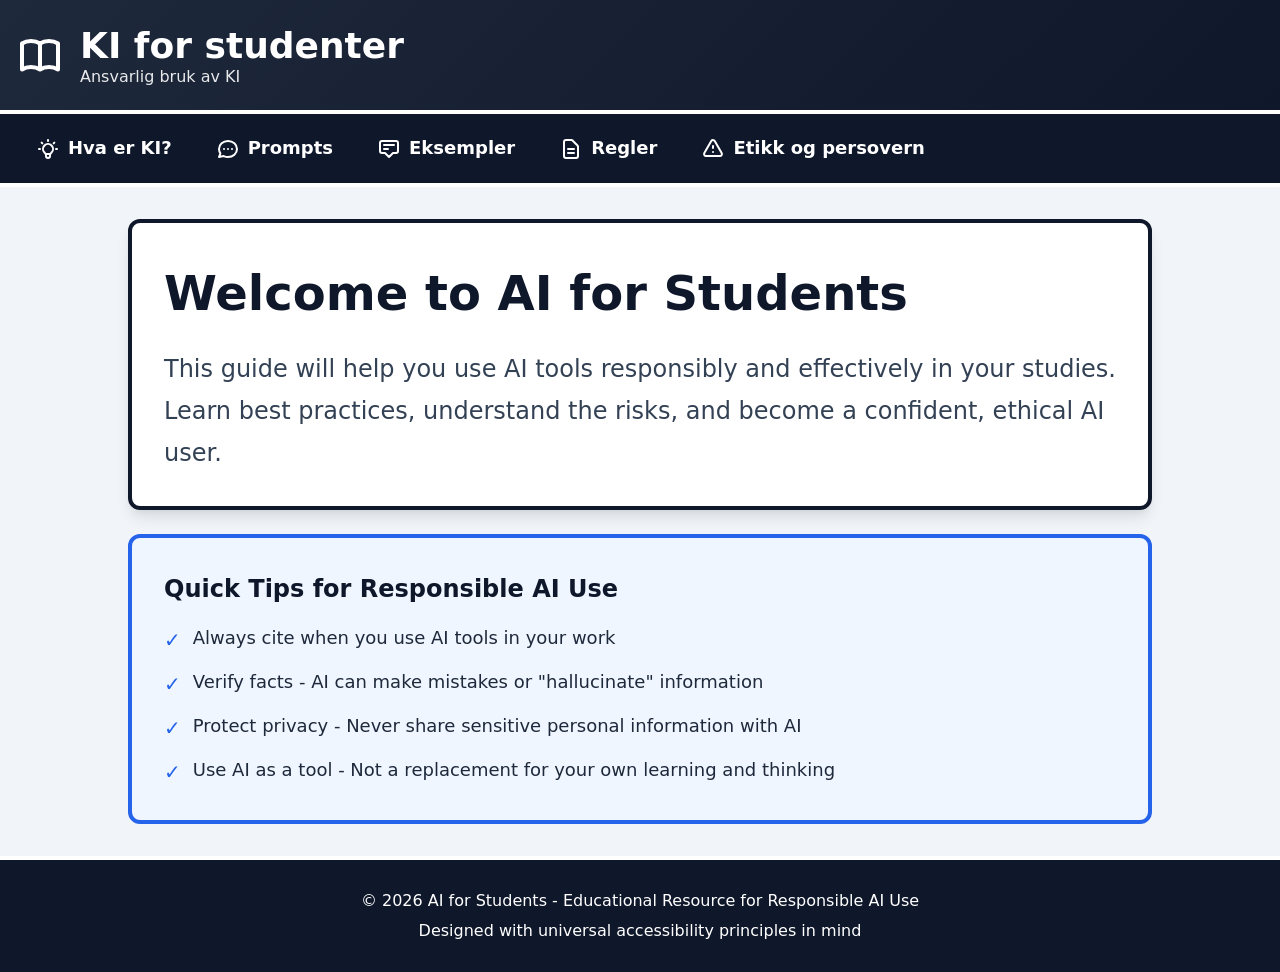
==== index.html @ 1b896ec7 "OVersatt til norsk i mehnyen" ====
<!DOCTYPE html>
<html lang="no">
<head>
  <meta charset="UTF-8">
  <meta name="viewport" content="width=device-width, initial-scale=1.0">
  <title>Hva er KI - Guide for studenter</title>
  <link rel="stylesheet" href="styles.css">
</head>
<body>
  <header class="header">
    <div class="container">
      <div class="header-content">
        <a href="index.html" class="logo">
          <svg class="logo-icon" fill="none" stroke="currentColor" viewBox="0 0 24 24" aria-hidden="true">
            <path stroke-linecap="round" stroke-linejoin="round" stroke-width="2" d="M12 6.253v13m0-13C10.832 5.477 9.246 5 7.5 5S4.168 5.477 3 6.253v13C4.168 18.477 5.754 18 7.5 18s3.332.477 4.5 1.253m0-13C13.168 5.477 14.754 5 16.5 5c1.747 0 3.332.477 4.5 1.253v13C19.832 18.477 18.247 18 16.5 18c-1.746 0-3.332.477-4.5 1.253"></path>
          </svg>
          <div>
            <h1 class="logo-title" >KI for studenter</h1>
            <p class="logo-subtitle">Ansvarlig bruk av KI</p>
          </div>
        </a>

        <div class="header-controls">
          <!-- <button id="languageToggle" class="btn-control" aria-label="Toggle language">
            <img id="flagIcon" src="https://flagcdn.com/w80/gb.png" alt="English" width="32" height="24">
          </button> -->
          <!-- <button id="fontSizeBtn" class="btn-control" aria-label="Increase font size">
            <svg class="icon" fill="none" stroke="currentColor" viewBox="0 0 24 24" aria-hidden="true">
              <path stroke-linecap="round" stroke-linejoin="round" stroke-width="2" d="M5 12h14M12 5l7 7-7 7"></path>
            </svg>
            <span id="fontSizeDisplay">100%</span>
          </button> -->
        </div>
      </div>
    </div>
  </header>

  <nav class="nav" aria-label="Main navigation">
    <div class="container">
      <div class="nav-links">
        <a href="what-is-ai.html" class="nav-link">
          <svg class="nav-icon" fill="none" stroke="currentColor" viewBox="0 0 24 24" aria-hidden="true">
            <path stroke-linecap="round" stroke-linejoin="round" stroke-width="2" d="M9.663 17h4.673M12 3v1m6.364 1.636l-.707.707M21 12h-1M4 12H3m3.343-5.657l-.707-.707m2.828 9.9a5 5 0 117.072 0l-.548.547A3.374 3.374 0 0014 18.469V19a2 2 0 11-4 0v-.531c0-.895-.356-1.754-.988-2.386l-.548-.547z"></path>
          </svg>
          <span>Hva er KI?</span>
        </a>
        <a href="prompts.html" class="nav-link">
          <svg class="nav-icon" fill="none" stroke="currentColor" viewBox="0 0 24 24" aria-hidden="true">
            <path stroke-linecap="round" stroke-linejoin="round" stroke-width="2" d="M8 12h.01M12 12h.01M16 12h.01M21 12c0 4.418-4.03 8-9 8a9.863 9.863 0 01-4.255-.949L3 20l1.395-3.72C3.512 15.042 3 13.574 3 12c0-4.418 4.03-8 9-8s9 3.582 9 8z"></path>
          </svg>
          <span>Prompts</span>
        </a> 
        <a href="examples.html" class="nav-link">
          <svg class="nav-icon" fill="none" stroke="currentColor" viewBox="0 0 24 24" aria-hidden="true">
            <path stroke-linecap="round" stroke-linejoin="round" stroke-width="2" d="M7 8h10M7 12h4m1 8l-4-4H5a2 2 0 01-2-2V6a2 2 0 012-2h14a2 2 0 012 2v8a2 2 0 01-2 2h-3l-4 4z"></path>
          </svg>
          <span>Eksempler</span>
        </a>  
        <a href="rules.html" class="nav-link">
          <svg class="nav-icon" fill="none" stroke="currentColor" viewBox="0 0 24 24" aria-hidden="true">
            <path stroke-linecap="round" stroke-linejoin="round" stroke-width="2" d="M9 12h6m-6 4h6m2 5H7a2 2 0 01-2-2V5a2 2 0 012-2h5.586a1 1 0 01.707.293l5.414 5.414a1 1 0 01.293.707V19a2 2 0 01-2 2z"></path>
          </svg>
          <span>Regler</span>
        </a>
        <a href="ethics.html" class="nav-link">
          <svg class="nav-icon" fill="none" stroke="currentColor" viewBox="0 0 24 24" aria-hidden="true">
            <path stroke-linecap="round" stroke-linejoin="round" stroke-width="2" d="M12 9v2m0 4h.01m-6.938 4h13.856c1.54 0 2.502-1.667 1.732-3L13.732 4c-.77-1.333-2.694-1.333-3.464 0L3.34 16c-.77 1.333.192 3 1.732 3z"></path>
          </svg>
          <span>Etikk og persovern</span>
        </a>
      </div>
    </div>
  </nav>

  <!-- Main Content -->
  <main class="main">
    <div class="container">
      <div class="content-wrapper">
        <!-- Hero Section -->
        <div class="card hero-card">
          <h2 class="hero-title" data-translate="homeWelcomeTitle">Welcome to AI for Students</h2>
          <p class="hero-text" data-translate="homeWelcomeText">This guide will help you use AI tools responsibly and effectively in your studies. Learn best practices, understand the risks, and become a confident, ethical AI user.</p>
        </div>

        <!-- Section Cards 
        <div class="sections-grid">
          <!-- Prompts Section ->
          <a href="prompts.html" class="section-card">
            <div class="section-header">
              <div class="section-icon bg-blue">
                <svg class="icon-lg" fill="none" stroke="currentColor" viewBox="0 0 24 24" aria-hidden="true">
                  <path stroke-linecap="round" stroke-linejoin="round" stroke-width="2" d="M8 12h.01M12 12h.01M16 12h.01M21 12c0 4.418-4.03 8-9 8a9.863 9.863 0 01-4.255-.949L3 20l1.395-3.72C3.512 15.042 3 13.574 3 12c0-4.418 4.03-8 9-8s9 3.582 9 8z"></path>
                </svg>
              </div>
              <div class="section-content">
                <h3 class="section-title" data-translate="homePromptsTitle">Writing Good Prompts</h3>
                <p class="section-desc" data-translate="homePromptsDesc">Learn how to craft effective prompts by defining roles, output formats, and tone.</p>
              </div>
            </div>
          </a>

          <!-- Quotations Section --
          <a href="examples.html" class="section-card">
            <div class="section-header">
              <div class="section-icon bg-green">
                <svg class="icon-lg" fill="none" stroke="currentColor" viewBox="0 0 24 24" aria-hidden="true">
                  <path stroke-linecap="round" stroke-linejoin="round" stroke-width="2" d="M7 8h10M7 12h4m1 8l-4-4H5a2 2 0 01-2-2V6a2 2 0 012-2h14a2 2 0 012 2v8a2 2 0 01-2 2h-3l-4 4z"></path>
                </svg>
              </div>
              <div class="section-content">
                <h3 class="section-title" data-translate="homeQuotationsTitle">Citing AI Sources</h3>
                <p class="section-desc" data-translate="homeQuotationsDesc">Understand APA7 citation style for AI tools and avoid academic integrity issues.</p>
              </div>
            </div>
          </a>

          <!-- Concerns Section --
          <a href="ethics.html" class="section-card">
            <div class="section-header">
              <div class="section-icon bg-amber">
                <svg class="icon-lg" fill="none" stroke="currentColor" viewBox="0 0 24 24" aria-hidden="true">
                  <path stroke-linecap="round" stroke-linejoin="round" stroke-width="2" d="M12 9v2m0 4h.01m-6.938 4h13.856c1.54 0 2.502-1.667 1.732-3L13.732 4c-.77-1.333-2.694-1.333-3.464 0L3.34 16c-.77 1.333.192 3 1.732 3z"></path>
                </svg>
              </div>
              <div class="section-content">
                <h3 class="section-title" data-translate="homeConcernsTitle">Important Concerns</h3>
                <p class="section-desc" data-translate="homeConcernsDesc">Be aware of copyright, privacy, AI hallucinations, and bias in training data.</p>
              </div>
            </div>
          </a>

          <!-- What is AI Section --
          <a href="what-is-ai.html" class="section-card">
            <div class="section-header">
              <div class="section-icon bg-purple">
                <svg class="icon-lg" fill="none" stroke="currentColor" viewBox="0 0 24 24" aria-hidden="true">
                  <path stroke-linecap="round" stroke-linejoin="round" stroke-width="2" d="M9.663 17h4.673M12 3v1m6.364 1.636l-.707.707M21 12h-1M4 12H3m3.343-5.657l-.707-.707m2.828 9.9a5 5 0 117.072 0l-.548.547A3.374 3.374 0 0014 18.469V19a2 2 0 11-4 0v-.531c0-.895-.356-1.754-.988-2.386l-.548-.547z"></path>
                </svg>
              </div>
              <div class="section-content">
                <h3 class="section-title" data-translate="homeWhatIsAITitle">What is AI?</h3>
                <p class="section-desc" data-translate="homeWhatIsAIDesc">Discover how language models work and how they're trained on data.</p>
              </div>
            </div>
          </a>

          <!-- Rules Section --
          <a href="rules.html" class="section-card">
            <div class="section-header">
              <div class="section-icon bg-red">
                <svg class="icon-lg" fill="none" stroke="currentColor" viewBox="0 0 24 24" aria-hidden="true">
                  <path stroke-linecap="round" stroke-linejoin="round" stroke-width="2" d="M9 12h6m-6 4h6m2 5H7a2 2 0 01-2-2V5a2 2 0 012-2h5.586a1 1 0 01.707.293l5.414 5.414a1 1 0 01.293.707V19a2 2 0 01-2 2z"></path>
                </svg>
              </div>
              <div class="section-content">
                <h3 class="section-title" data-translate="homeRulesTitle">Usage Rules</h3>
                <p class="section-desc" data-translate="homeRulesDesc">Clear guidelines for allowed and not-allowed use of AI in student work.</p>
              </div>
            </div>
          </a>
        </div>
      -->
        <!-- Quick Tips -->
        <div class="tips-card">
          <h3 class="tips-title" data-translate="homeQuickTipsTitle">Quick Tips for Responsible AI Use</h3>
          <ul class="tips-list">
            <li class="tip-item">
              <span class="tip-check">✓</span>
              <span data-translate="homeTip1">Always cite when you use AI tools in your work</span>
            </li>
            <li class="tip-item">
              <span class="tip-check">✓</span>
              <span data-translate="homeTip2">Verify facts - AI can make mistakes or "hallucinate" information</span>
            </li>
            <li class="tip-item">
              <span class="tip-check">✓</span>
              <span data-translate="homeTip3">Protect privacy - Never share sensitive personal information with AI</span>
            </li>
            <li class="tip-item">
              <span class="tip-check">✓</span>
              <span data-translate="homeTip4">Use AI as a tool - Not a replacement for your own learning and thinking</span>
            </li>
          </ul>
        </div>
      </div>
    </div>
  </main>

  <!-- Footer -->
  <footer class="footer">
    <div class="container">
      <p data-translate="footerText">© 2026 AI for Students - Educational Resource for Responsible AI Use</p>
      <p data-translate="footerAccessibility">Designed with universal accessibility principles in mind</p>
    </div>
  </footer>

  <script src="script.js"></script>
</body>
</html>
---- styles.css ----
/* Reset and Base Styles */
* {
  margin: 0;
  padding: 0;
  box-sizing: border-box;
}

:root {
  --font-size-base: 16px;
  --color-slate-50: #f8fafc;
  --color-slate-100: #f1f5f9;
  --color-slate-200: #e2e8f0;
  --color-slate-300: #cbd5e1;
  --color-slate-700: #334155;
  --color-slate-800: #1e293b;
  --color-slate-900: #0f172a;
  --color-blue-50: #eff6ff;
  --color-blue-400: #60a5fa;
  --color-blue-500: #3b82f6;
  --color-blue-600: #2563eb;
  --color-blue-700: #1d4ed8;
  --color-green-50: #f0fdf4;
  --color-green-200: #bbf7d0;
  --color-green-500: #22c55e;
  --color-amber-50: #fffbeb;
  --color-amber-200: #fde68a;
  --color-amber-500: #f59e0b;
  --color-amber-600: #d97706;
  --color-purple-500: #a855f7;
  --color-red-50: #fef2f2;
  --color-red-200: #fecaca;
  --color-red-500: #ef4444;
  --color-red-600: #dc2626;
  --color-orange-50: #fff7ed;
  --color-orange-200: #fed7aa;
  --color-orange-500: #f97316;
  --color-orange-600: #ea580c;
}

html {
  font-size: var(--font-size-base);
}

body {
  font-family: system-ui, -apple-system, BlinkMacSystemFont, 'Segoe UI', Roboto, 'Helvetica Neue', Arial, sans-serif;
  line-height: 1.6;
  color: var(--color-slate-900);
  background-color: var(--color-slate-100);
  min-height: 100vh;
  display: flex;
  flex-direction: column;
}

/* Container */
.container {
  max-width: 1280px;
  margin: 0 auto;
  padding: 0 1rem;
}

/* Header */
.header {
  background: linear-gradient(135deg, var(--color-slate-800) 0%, var(--color-slate-900) 100%);
  color: white;
  padding: 1.5rem 0;
  box-shadow: 0 4px 6px rgba(0, 0, 0, 0.1);
}

.header-content {
  display: flex;
  justify-content: space-between;
  align-items: center;
  gap: 1rem;
  flex-wrap: wrap;
}

.logo {
  display: flex;
  align-items: center;
  gap: 1rem;
  text-decoration: none;
  color: white;
}

.logo-icon {
  width: 3rem;
  height: 3rem;
  flex-shrink: 0;
}

.logo-title {
  font-size: 1.875rem;
  font-weight: bold;
  line-height: 1.2;
}

.logo-subtitle {
  font-size: 0.875rem;
  opacity: 0.9;
  line-height: 1.2;
}

.header-controls {
  display: flex;
  gap: 0.75rem;
  align-items: center;
}

.btn-control {
  background: white;
  color: var(--color-slate-900);
  border: none;
  padding: 0.75rem 1rem;
  border-radius: 0.5rem;
  font-size: 1.125rem;
  font-weight: 600;
  cursor: pointer;
  display: flex;
  align-items: center;
  gap: 0.5rem;
  transition: all 0.2s;
  min-height: 48px;
  min-width: 48px;
}

.btn-control:hover {
  background: var(--color-slate-100);
  transform: scale(1.05);
}

.btn-control:focus {
  outline: 4px solid var(--color-blue-400);
  outline-offset: 2px;
}

.icon {
  width: 1.5rem;
  height: 1.5rem;
}

.icon-lg {
  width: 2rem;
  height: 2rem;
}

/* Navigation */
.nav {
  background-color: var(--color-slate-900);
  border-top: 4px solid white;
  border-bottom: 4px solid white;
}

.nav-links {
  display: flex;
  gap: 0.25rem;
  overflow-x: auto;
  padding: 0.5rem 0;
}

.nav-link {
  display: flex;
  align-items: center;
  gap: 0.5rem;
  padding: 0.75rem 1.25rem;
  color: white;
  text-decoration: none;
  font-size: 1.125rem;
  font-weight: 600;
  border-radius: 0.5rem;
  transition: all 0.2s;
  white-space: nowrap;
  min-height: 48px;
}

.nav-link:hover {
  background-color: var(--color-slate-700);
}

.nav-link:focus {
  outline: 4px solid var(--color-blue-400);
  outline-offset: 2px;
}

.nav-link.active {
  background-color: white;
  color: var(--color-slate-900);
}

.nav-icon {
  width: 1.5rem;
  height: 1.5rem;
  flex-shrink: 0;
}

/* Main Content */
.main {
  flex: 1;
  padding: 2rem 0;
}

.content-wrapper {
  max-width: 64rem;
  margin: 0 auto;
}

/* Cards */
.card {
  background: white;
  border-radius: 0.75rem;
  box-shadow: 0 10px 15px -3px rgba(0, 0, 0, 0.1), 0 4px 6px -2px rgba(0, 0, 0, 0.05);
  padding: 1.5rem;
  margin-bottom: 1.5rem;
}

.hero-card {
  border: 4px solid var(--color-slate-900);
}

.hero-title {
  font-size: 2.25rem;
  font-weight: bold;
  margin-bottom: 1rem;
}

.hero-text {
  font-size: 1.25rem;
  color: var(--color-slate-700);
  line-height: 1.75;
}

/* Section Grid */
.sections-grid {
  display: grid;
  grid-template-columns: 1fr;
  gap: 1.5rem;
  margin-bottom: 1.5rem;
}

@media (min-width: 640px) {
  .sections-grid {
    grid-template-columns: repeat(2, 1fr);
  }
}

.section-card {
  background: white;
  border-radius: 0.75rem;
  box-shadow: 0 10px 15px -3px rgba(0, 0, 0, 0.1);
  padding: 1.5rem;
  border: 2px solid var(--color-slate-200);
  text-decoration: none;
  color: inherit;
  transition: all 0.3s;
  display: block;
}

.section-card:hover {
  border-color: var(--color-slate-900);
  box-shadow: 0 20px 25px -5px rgba(0, 0, 0, 0.1), 0 10px 10px -5px rgba(0, 0, 0, 0.04);
  transform: translateY(-2px);
}

.section-card:focus {
  outline: 4px solid var(--color-blue-400);
  outline-offset: 2px;
}

.section-header {
  display: flex;
  gap: 1rem;
  align-items: flex-start;
}

.section-icon {
  padding: 1rem;
  border-radius: 0.5rem;
  flex-shrink: 0;
  color: white;
}

.bg-blue { background-color: var(--color-blue-500); }
.bg-green { background-color: var(--color-green-500); }
.bg-amber { background-color: var(--color-amber-500); }
.bg-purple { background-color: var(--color-purple-500); }
.bg-red { background-color: var(--color-red-500); }
.bg-orange { background-color: var(--color-orange-500); }

.section-content {
  flex: 1;
  min-width: 0;
}

.section-title {
  font-size: 1.5rem;
  font-weight: bold;
  margin-bottom: 0.5rem;
}

.section-desc {
  font-size: 1.125rem;
  color: var(--color-slate-700);
  line-height: 1.75;
}

/* Tips Card */
.tips-card {
  background: var(--color-blue-50);
  border: 4px solid var(--color-blue-600);
  border-radius: 0.75rem;
  padding: 1.5rem;
}

.tips-title {
  font-size: 1.5rem;
  font-weight: bold;
  margin-bottom: 1rem;
}

.tips-list {
  list-style: none;
  display: flex;
  flex-direction: column;
  gap: 0.75rem;
}

.tip-item {
  display: flex;
  gap: 0.75rem;
  align-items: flex-start;
  font-size: 1.125rem;
  color: var(--color-slate-800);
}

.tip-check {
  color: var(--color-blue-600);
  font-weight: bold;
  font-size: 1.25rem;
  flex-shrink: 0;
}

/* Content Sections */
.content-card {
  background: white;
  border-radius: 0.75rem;
  box-shadow: 0 10px 15px -3px rgba(0, 0, 0, 0.1);
  padding: 1.5rem;
  margin-bottom: 1.5rem;
}

.content-title {
  font-size: 2.25rem;
  font-weight: bold;
  margin-bottom: 1rem;
}

.content-text {
  font-size: 1.125rem;
  color: var(--color-slate-700);
  line-height: 1.75;
  margin-bottom: 1rem;
}

.example-box {
  background: var(--color-slate-50);
  border: 2px solid var(--color-slate-300);
  border-radius: 0.5rem;
  padding: 1.5rem;
  margin: 1rem 0;
}

.example-title {
  font-weight: bold;
  margin-bottom: 0.5rem;
  font-size: 1.125rem;
}

.example-content {
  font-size: 1rem;
  line-height: 1.75;
}

.code-block {
  background: var(--color-slate-900);
  color: var(--color-slate-100);
  padding: 1rem;
  border-radius: 0.5rem;
  font-family: 'Courier New', monospace;
  font-size: 0.875rem;
  overflow-x: auto;
  margin: 1rem 0;
}

.alert-box {
  padding: 1rem;
  border-radius: 0.5rem;
  border-left: 4px solid;
  margin: 1rem 0;
}

.alert-warning {
  background: var(--color-amber-50);
  border-color: var(--color-amber-600);
  color: var(--color-slate-900);
}

.alert-danger {
  background: var(--color-red-50);
  border-color: var(--color-red-600);
  color: var(--color-slate-900);
}

.alert-info {
  background: var(--color-blue-50);
  border-color: var(--color-blue-600);
  color: var(--color-slate-900);
}

/* Rule Cards */
.rule-card {
  background: white;
  border-radius: 0.75rem;
  box-shadow: 0 10px 15px -3px rgba(0, 0, 0, 0.1);
  padding: 1.5rem;
  border: 2px solid;
  margin-bottom: 1.5rem;
}

.rule-card.border-amber { border-color: var(--color-amber-500); }
.rule-card.border-red { border-color: var(--color-red-500); }
.rule-card.border-orange { border-color: var(--color-orange-500); }
.rule-card.border-green { border-color: var(--color-green-500); }
.rule-card.border-blue { border-color: var(--color-blue-500); }

.rule-header {
  display: flex;
  gap: 1rem;
  align-items: flex-start;
  margin-bottom: 1rem;
}

.rule-icon {
  padding: 0.75rem;
  border-radius: 0.5rem;
  color: white;
  flex-shrink: 0;
}

.rule-title {
  font-size: 1.5rem;
  font-weight: bold;
  margin-bottom: 0.5rem;
}

.rule-desc {
  font-size: 1.125rem;
  color: var(--color-slate-700);
}

.rule-details {
  padding: 1.5rem;
  border-radius: 0.5rem;
  border: 2px solid;
}

.rule-details.bg-amber-light { 
  background: var(--color-amber-50); 
  border-color: var(--color-amber-200);
}

.rule-details.bg-red-light { 
  background: var(--color-red-50); 
  border-color: var(--color-red-200);
}

.rule-details.bg-orange-light { 
  background: var(--color-orange-50); 
  border-color: var(--color-orange-200);
}

.rule-details.bg-green-light { 
  background: var(--color-green-50); 
  border-color: var(--color-green-200);
}

.rule-details.bg-blue-light { 
  background: var(--color-blue-50); 
  border-color: var(--color-blue-200);
}

.rule-list {
  list-style: none;
  display: flex;
  flex-direction: column;
  gap: 0.5rem;
}

.rule-list-item {
  display: flex;
  gap: 0.5rem;
  align-items: flex-start;
  font-size: 1rem;
  color: var(--color-slate-800);
}

/* Footer */
.footer {
  background-color: var(--color-slate-900);
  color: white;
  text-align: center;
  padding: 1.5rem;
  margin-top: auto;
  border-top: 4px solid white;
}

.footer p {
  margin: 0.25rem 0;
}

/* Responsive Typography */
@media (min-width: 1024px) {
  .logo-title {
    font-size: 2.25rem;
  }
  
  .logo-subtitle {
    font-size: 1rem;
  }
  
  .hero-title {
    font-size: 3rem;
  }
  
  .hero-text {
    font-size: 1.5rem;
  }
  
  .section-title {
    font-size: 1.875rem;
  }
  
  .section-desc {
    font-size: 1.25rem;
  }
  
  .content-title {
    font-size: 3rem;
  }
  
  .content-text {
    font-size: 1.25rem;
  }
  
  .card {
    padding: 2rem;
  }
  
  .section-card {
    padding: 1.5rem;
  }
  
  .tips-card {
    padding: 2rem;
  }
}

/* Font Size Adjustments */
body.font-medium {
  --font-size-base: 18px;
}

body.font-large {
  --font-size-base: 20px;
}

body.font-xlarge {
  --font-size-base: 22px;
}

/* Links */
a.link {
  color: var(--color-blue-600);
  text-decoration: underline;
  font-weight: 500;
}

a.link:hover {
  color: var(--color-blue-700);
}

/* Utility Classes */
.mb-4 { margin-bottom: 1rem; }
.mb-6 { margin-bottom: 1.5rem; }
.mt-4 { margin-top: 1rem; }
.mt-6 { margin-top: 1.5rem; }
.font-bold { font-weight: bold; }
.text-center { text-align: center; }

/* Accessibility */
.sr-only {
  position: absolute;
  width: 1px;
  height: 1px;
  padding: 0;
  margin: -1px;
  overflow: hidden;
  clip: rect(0, 0, 0, 0);
  white-space: nowrap;
  border-width: 0;
}

/* High Contrast Focus Indicators */
*:focus-visible {
  outline: 4px solid var(--color-blue-400);
  outline-offset: 2px;
}
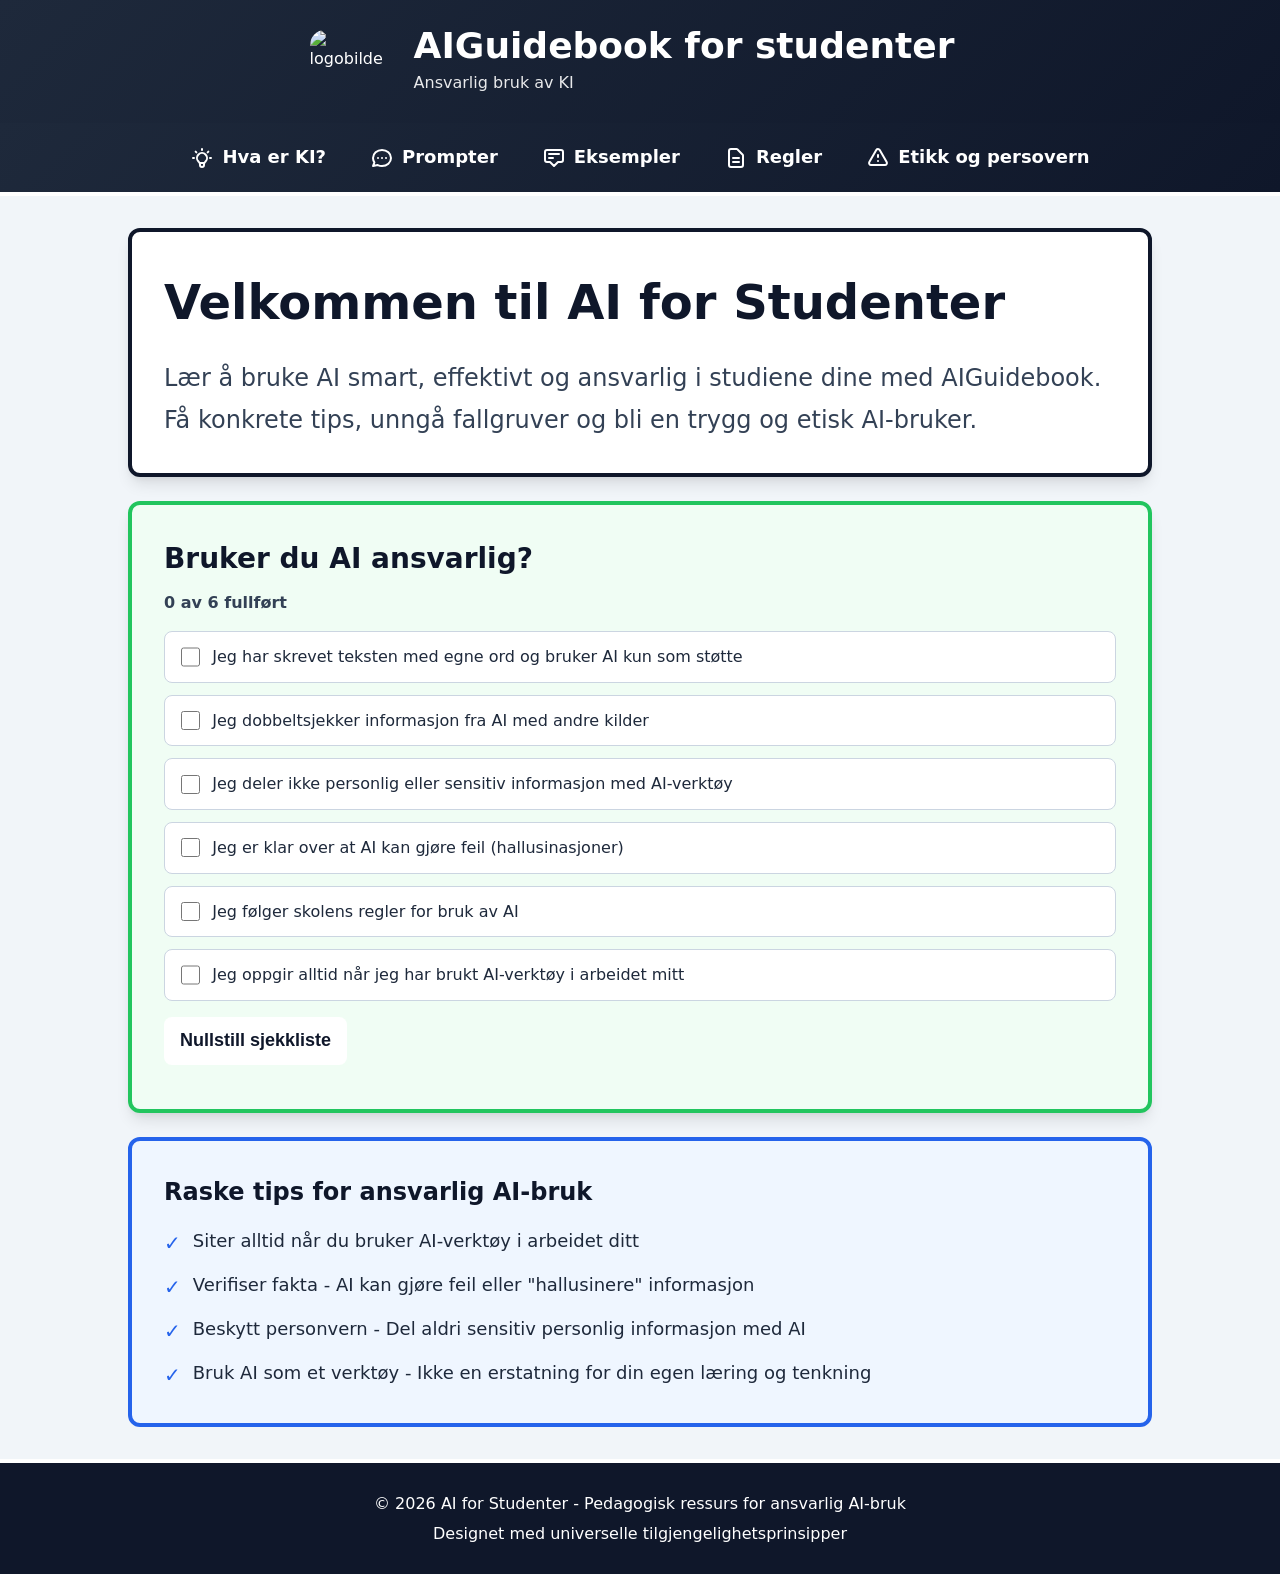
==== commit 6cc42fe4: "La til utkast av sjekkliste på forssiden + liten tekstendring" ====
--- a/index.html
+++ b/index.html
@@ -1,5 +1,5 @@
 <!DOCTYPE html>
-<html lang="no">
+<html>
 <head>
   <meta charset="UTF-8">
   <meta name="viewport" content="width=device-width, initial-scale=1.0">
@@ -11,25 +11,19 @@
     <div class="container">
       <div class="header-content">
         <a href="index.html" class="logo">
-          <svg class="logo-icon" fill="none" stroke="currentColor" viewBox="0 0 24 24" aria-hidden="true">
-            <path stroke-linecap="round" stroke-linejoin="round" stroke-width="2" d="M12 6.253v13m0-13C10.832 5.477 9.246 5 7.5 5S4.168 5.477 3 6.253v13C4.168 18.477 5.754 18 7.5 18s3.332.477 4.5 1.253m0-13C13.168 5.477 14.754 5 16.5 5c1.747 0 3.332.477 4.5 1.253v13C19.832 18.477 18.247 18 16.5 18c-1.746 0-3.332.477-4.5 1.253"></path>
-          </svg>
+          <img class="logo-icon" src="images/ai-header.png" alt="logobilde">
           <div>
-            <h1 class="logo-title" >KI for studenter</h1>
+            <h1 class="logo-title" >AIGuidebook for studenter</h1>
             <p class="logo-subtitle">Ansvarlig bruk av KI</p>
           </div>
         </a>
 
         <div class="header-controls">
-          <!-- <button id="languageToggle" class="btn-control" aria-label="Toggle language">
-            <img id="flagIcon" src="https://flagcdn.com/w80/gb.png" alt="English" width="32" height="24">
-          </button> -->
-          <!-- <button id="fontSizeBtn" class="btn-control" aria-label="Increase font size">
-            <svg class="icon" fill="none" stroke="currentColor" viewBox="0 0 24 24" aria-hidden="true">
-              <path stroke-linecap="round" stroke-linejoin="round" stroke-width="2" d="M5 12h14M12 5l7 7-7 7"></path>
+          <button id="hamburgerBtn" class="hamburger-btn" aria-label="Toggle menu">
+            <svg class="hamburger-icon" fill="none" stroke="currentColor" viewBox="0 0 24 24" aria-hidden="true">
+              <path stroke-linecap="round" stroke-linejoin="round" stroke-width="2" d="M4 6h16M4 12h16M4 18h16"></path>              
             </svg>
-            <span id="fontSizeDisplay">100%</span>
-          </button> -->
+          </button>
         </div>
       </div>
     </div>
@@ -48,7 +42,7 @@
           <svg class="nav-icon" fill="none" stroke="currentColor" viewBox="0 0 24 24" aria-hidden="true">
             <path stroke-linecap="round" stroke-linejoin="round" stroke-width="2" d="M8 12h.01M12 12h.01M16 12h.01M21 12c0 4.418-4.03 8-9 8a9.863 9.863 0 01-4.255-.949L3 20l1.395-3.72C3.512 15.042 3 13.574 3 12c0-4.418 4.03-8 9-8s9 3.582 9 8z"></path>
           </svg>
-          <span>Prompts</span>
+          <span>Prompter</span>
         </a> 
         <a href="examples.html" class="nav-link">
           <svg class="nav-icon" fill="none" stroke="currentColor" viewBox="0 0 24 24" aria-hidden="true">
@@ -78,107 +72,46 @@
       <div class="content-wrapper">
         <!-- Hero Section -->
         <div class="card hero-card">
-          <h2 class="hero-title" data-translate="homeWelcomeTitle">Welcome to AI for Students</h2>
-          <p class="hero-text" data-translate="homeWelcomeText">This guide will help you use AI tools responsibly and effectively in your studies. Learn best practices, understand the risks, and become a confident, ethical AI user.</p>
+          <h2 class="hero-title">Velkommen til AI for Studenter</h2>
+          <p class="hero-text">Lær å bruke AI smart, effektivt og ansvarlig i studiene dine med AIGuidebook. Få konkrete tips, unngå fallgruver og bli en trygg og etisk AI-bruker.</p>
         </div>
 
-        <!-- Section Cards 
-        <div class="sections-grid">
-          <!-- Prompts Section ->
-          <a href="prompts.html" class="section-card">
-            <div class="section-header">
-              <div class="section-icon bg-blue">
-                <svg class="icon-lg" fill="none" stroke="currentColor" viewBox="0 0 24 24" aria-hidden="true">
-                  <path stroke-linecap="round" stroke-linejoin="round" stroke-width="2" d="M8 12h.01M12 12h.01M16 12h.01M21 12c0 4.418-4.03 8-9 8a9.863 9.863 0 01-4.255-.949L3 20l1.395-3.72C3.512 15.042 3 13.574 3 12c0-4.418 4.03-8 9-8s9 3.582 9 8z"></path>
-                </svg>
-              </div>
-              <div class="section-content">
-                <h3 class="section-title" data-translate="homePromptsTitle">Writing Good Prompts</h3>
-                <p class="section-desc" data-translate="homePromptsDesc">Learn how to craft effective prompts by defining roles, output formats, and tone.</p>
-              </div>
-            </div>
-          </a>
+        <!-- AI Responsibility Checklist -->
+        <div class="card checklist-card">
+          <h3 class="checklist-title">Bruker du AI ansvarlig?</h3>
+          <p id="checklist-progress" class="checklist-progress">0 av 6 fullført</p>
+          <ul class="checklist-items">
+            <li class="checklist-item"><label><input type="checkbox" class="ai-check"> Jeg har skrevet teksten med egne ord og bruker AI kun som støtte</label></li>
+            <li class="checklist-item"><label><input type="checkbox" class="ai-check"> Jeg dobbeltsjekker informasjon fra AI med andre kilder</label></li>
+            <li class="checklist-item"><label><input type="checkbox" class="ai-check"> Jeg deler ikke personlig eller sensitiv informasjon med AI-verktøy</label></li>
+            <li class="checklist-item"><label><input type="checkbox" class="ai-check"> Jeg er klar over at AI kan gjøre feil (hallusinasjoner)</label></li>
+            <li class="checklist-item"><label><input type="checkbox" class="ai-check"> Jeg følger skolens regler for bruk av AI</label></li>
+            <li class="checklist-item"><label><input type="checkbox" class="ai-check"> Jeg oppgir alltid når jeg har brukt AI-verktøy i arbeidet mitt</label></li>
+          </ul>
+          <button id="resetChecklist" class="btn-control">Nullstill sjekkliste</button>
+          <p id="checklist-complete" class="checklist-complete" aria-live="polite">Bra jobbet! Du bruker AI på en ansvarlig måte 👍</p>
+        </div>
 
-          <!-- Quotations Section --
-          <a href="examples.html" class="section-card">
-            <div class="section-header">
-              <div class="section-icon bg-green">
-                <svg class="icon-lg" fill="none" stroke="currentColor" viewBox="0 0 24 24" aria-hidden="true">
-                  <path stroke-linecap="round" stroke-linejoin="round" stroke-width="2" d="M7 8h10M7 12h4m1 8l-4-4H5a2 2 0 01-2-2V6a2 2 0 012-2h14a2 2 0 012 2v8a2 2 0 01-2 2h-3l-4 4z"></path>
-                </svg>
-              </div>
-              <div class="section-content">
-                <h3 class="section-title" data-translate="homeQuotationsTitle">Citing AI Sources</h3>
-                <p class="section-desc" data-translate="homeQuotationsDesc">Understand APA7 citation style for AI tools and avoid academic integrity issues.</p>
-              </div>
-            </div>
-          </a>
-
-          <!-- Concerns Section --
-          <a href="ethics.html" class="section-card">
-            <div class="section-header">
-              <div class="section-icon bg-amber">
-                <svg class="icon-lg" fill="none" stroke="currentColor" viewBox="0 0 24 24" aria-hidden="true">
-                  <path stroke-linecap="round" stroke-linejoin="round" stroke-width="2" d="M12 9v2m0 4h.01m-6.938 4h13.856c1.54 0 2.502-1.667 1.732-3L13.732 4c-.77-1.333-2.694-1.333-3.464 0L3.34 16c-.77 1.333.192 3 1.732 3z"></path>
-                </svg>
-              </div>
-              <div class="section-content">
-                <h3 class="section-title" data-translate="homeConcernsTitle">Important Concerns</h3>
-                <p class="section-desc" data-translate="homeConcernsDesc">Be aware of copyright, privacy, AI hallucinations, and bias in training data.</p>
-              </div>
-            </div>
-          </a>
-
-          <!-- What is AI Section --
-          <a href="what-is-ai.html" class="section-card">
-            <div class="section-header">
-              <div class="section-icon bg-purple">
-                <svg class="icon-lg" fill="none" stroke="currentColor" viewBox="0 0 24 24" aria-hidden="true">
-                  <path stroke-linecap="round" stroke-linejoin="round" stroke-width="2" d="M9.663 17h4.673M12 3v1m6.364 1.636l-.707.707M21 12h-1M4 12H3m3.343-5.657l-.707-.707m2.828 9.9a5 5 0 117.072 0l-.548.547A3.374 3.374 0 0014 18.469V19a2 2 0 11-4 0v-.531c0-.895-.356-1.754-.988-2.386l-.548-.547z"></path>
-                </svg>
-              </div>
-              <div class="section-content">
-                <h3 class="section-title" data-translate="homeWhatIsAITitle">What is AI?</h3>
-                <p class="section-desc" data-translate="homeWhatIsAIDesc">Discover how language models work and how they're trained on data.</p>
-              </div>
-            </div>
-          </a>
-
-          <!-- Rules Section --
-          <a href="rules.html" class="section-card">
-            <div class="section-header">
-              <div class="section-icon bg-red">
-                <svg class="icon-lg" fill="none" stroke="currentColor" viewBox="0 0 24 24" aria-hidden="true">
-                  <path stroke-linecap="round" stroke-linejoin="round" stroke-width="2" d="M9 12h6m-6 4h6m2 5H7a2 2 0 01-2-2V5a2 2 0 012-2h5.586a1 1 0 01.707.293l5.414 5.414a1 1 0 01.293.707V19a2 2 0 01-2 2z"></path>
-                </svg>
-              </div>
-              <div class="section-content">
-                <h3 class="section-title" data-translate="homeRulesTitle">Usage Rules</h3>
-                <p class="section-desc" data-translate="homeRulesDesc">Clear guidelines for allowed and not-allowed use of AI in student work.</p>
-              </div>
-            </div>
-          </a>
-        </div>
-      -->
+    
         <!-- Quick Tips -->
         <div class="tips-card">
-          <h3 class="tips-title" data-translate="homeQuickTipsTitle">Quick Tips for Responsible AI Use</h3>
+          <h3 class="tips-title">Raske tips for ansvarlig AI-bruk</h3>
           <ul class="tips-list">
             <li class="tip-item">
               <span class="tip-check">✓</span>
-              <span data-translate="homeTip1">Always cite when you use AI tools in your work</span>
+              <span>Siter alltid når du bruker AI-verktøy i arbeidet ditt</span>
             </li>
             <li class="tip-item">
               <span class="tip-check">✓</span>
-              <span data-translate="homeTip2">Verify facts - AI can make mistakes or "hallucinate" information</span>
+              <span>Verifiser fakta - AI kan gjøre feil eller "hallusinere" informasjon</span>
             </li>
             <li class="tip-item">
               <span class="tip-check">✓</span>
-              <span data-translate="homeTip3">Protect privacy - Never share sensitive personal information with AI</span>
+              <span>Beskytt personvern - Del aldri sensitiv personlig informasjon med AI</span>
             </li>
             <li class="tip-item">
               <span class="tip-check">✓</span>
-              <span data-translate="homeTip4">Use AI as a tool - Not a replacement for your own learning and thinking</span>
+              <span>Bruk AI som et verktøy - Ikke en erstatning for din egen læring og tenkning</span>
             </li>
           </ul>
         </div>
@@ -189,8 +122,8 @@
   <!-- Footer -->
   <footer class="footer">
     <div class="container">
-      <p data-translate="footerText">© 2026 AI for Students - Educational Resource for Responsible AI Use</p>
-      <p data-translate="footerAccessibility">Designed with universal accessibility principles in mind</p>
+      <p>© 2026 AI for Studenter - Pedagogisk ressurs for ansvarlig AI-bruk</p>
+      <p>Designet med universelle tilgjengelighetsprinsipper</p>
     </div>
   </footer>
 
--- a/styles.css
+++ b/styles.css
@@ -68,7 +68,7 @@
 
 .header-content {
   display: flex;
-  justify-content: space-between;
+  justify-content: center;
   align-items: center;
   gap: 1rem;
   flex-wrap: wrap;
@@ -76,16 +76,18 @@
 
 .logo {
   display: flex;
-  align-items: center;
+  align-items: baseline;
   gap: 1rem;
   text-decoration: none;
   color: white;
 }
 
 .logo-icon {
-  width: 3rem;
-  height: 3rem;
+  width: 5.5rem;
+  height: 4rem;
   flex-shrink: 0;
+  border-radius: 15px; 
+  align-self: center ;
 }
 
 .logo-title {
@@ -97,13 +99,27 @@
 .logo-subtitle {
   font-size: 0.875rem;
   opacity: 0.9;
-  line-height: 1.2;
+  line-height: 2;
 }
 
 .header-controls {
   display: flex;
   gap: 0.75rem;
   align-items: center;
+}
+
+.hamburger-btn {
+  background: none;
+  border: none;
+  color: white;
+  padding: 0.5rem;
+  cursor: pointer;
+  display: none; /* Hidden by default, shown on mobile */
+}
+
+.hamburger-icon {
+  width: 1.5rem;
+  height: 1.5rem;
 }
 
 .btn-control {
@@ -145,13 +161,14 @@
 
 /* Navigation */
 .nav {
-  background-color: var(--color-slate-900);
-  border-top: 4px solid white;
+  background: linear-gradient(135deg, var(--color-slate-800) 0%, var(--color-slate-900) 100%);
   border-bottom: 4px solid white;
+  position: relative;
 }
 
 .nav-links {
   display: flex;
+  justify-content: center;
   gap: 0.25rem;
   overflow-x: auto;
   padding: 0.5rem 0;
@@ -310,6 +327,78 @@
   padding: 1.5rem;
 }
 
+/* AI Responsibility Checklist */
+.checklist-card {
+  border: 4px solid var(--color-green-500);
+  background: var(--color-green-50);
+  padding: 1.5rem;
+  margin-bottom: 1.5rem;
+}
+.checklist-title {
+  font-size: 1.75rem;
+  margin-bottom: 0.5rem;
+}
+.checklist-progress {
+  font-weight: 700;
+  color: var(--color-slate-700);
+  margin-bottom: 1rem;
+}
+.checklist-items {
+  list-style: none;
+  padding-left: 0;
+  display: grid;
+  gap: 0.75rem;
+  margin-bottom: 1rem;
+}
+.checklist-item {
+  background: white;
+  border-radius: 0.5rem;
+  padding: 0.75rem 1rem;
+  border: 1px solid var(--color-slate-300);
+}
+.checklist-item label {
+  display: flex;
+  align-items: center;
+  gap: 0.75rem;
+  cursor: pointer;
+  color: var(--color-slate-800);
+  font-size: 1rem;
+}
+.checklist-item input[type='checkbox'] {
+  width: 1.2rem;
+  height: 1.2rem;
+}
+.checklist-item.checked label {
+  color: var(--color-green-700);
+  text-decoration: line-through;
+}
+.checklist-complete {
+  font-size: 1.1rem;
+  font-weight: 700;
+  color: var(--color-green-700);
+  margin-top: 0.75rem;
+  opacity: 0;
+  transition: opacity 0.25s ease-in-out;
+  height: 0;
+  overflow: hidden;
+}
+.checklist-complete.visible {
+  opacity: 1;
+  height: auto;
+}
+
+@media (max-width: 639px) {
+  .checklist-card {
+    padding: 1rem;
+  }
+  .checklist-title {
+    font-size: 1.5rem;
+  }
+  .checklist-item label {
+    font-size: 0.95rem;
+  }
+}
+
 .tips-title {
   font-size: 1.5rem;
   font-weight: bold;
@@ -592,8 +681,63 @@
 .mb-6 { margin-bottom: 1.5rem; }
 .mt-4 { margin-top: 1rem; }
 .mt-6 { margin-top: 1.5rem; }
+.mt-10 { margin-top: 2.5rem; }
 .font-bold { font-weight: bold; }
 .text-center { text-align: center; }
+
+/* Carousel / Slider */
+.carousel {
+  position: relative;
+  overflow: hidden;
+  margin-bottom: 1.5rem;
+}
+
+.carousel-track {
+  display: flex;
+  transition: transform 0.4s ease;
+  will-change: transform;
+}
+
+.carousel-slide {
+  min-width: 100%;
+  flex-shrink: 0;
+  padding: 0 0.5rem;
+  box-sizing: border-box;
+}
+
+.carousel-button {
+  position: absolute;
+  top: 50%;
+  transform: translateY(-50%);
+  background: rgba(255, 255, 255, 0.9);
+  border: 1px solid rgba(0, 0, 0, 0.15);
+  border-radius: 999px;
+  width: 2.5rem;
+  height: 2.5rem;
+  display: flex;
+  align-items: center;
+  justify-content: center;
+  cursor: pointer;
+  transition: background 0.2s;
+  z-index: 1;
+}
+
+.carousel-button:hover {
+  background: rgba(255, 255, 255, 1);
+}
+
+.carousel-button:disabled {
+  opacity: 0.5;
+  cursor: default;
+}
+
+.carousel-button.prev {
+  left: 0.75rem;
+}
+
+.carousel-button.next {
+  right: 0.75rem;
+}
 
 /* Accessibility */
 .sr-only {
@@ -613,3 +757,32 @@
   outline: 4px solid var(--color-blue-400);
   outline-offset: 2px;
 }
+
+/* Mobile Styles */
+@media (max-width: 768px) {
+  .hamburger-btn {
+    display: block;
+  }
+
+  .nav-links {
+    display: none;
+    flex-direction: column;
+    position: absolute;
+    top: 100%;
+    left: 0;
+    right: 0;
+    background-color: var(--color-slate-900);
+    padding: 1rem;
+    box-shadow: 0 4px 6px rgba(0, 0, 0, 0.1);
+    z-index: 1000;
+  }
+
+  .nav-links.open {
+    display: flex;
+  }
+
+  .nav-link {
+    justify-content: center;
+    padding: 1rem;
+  }
+}
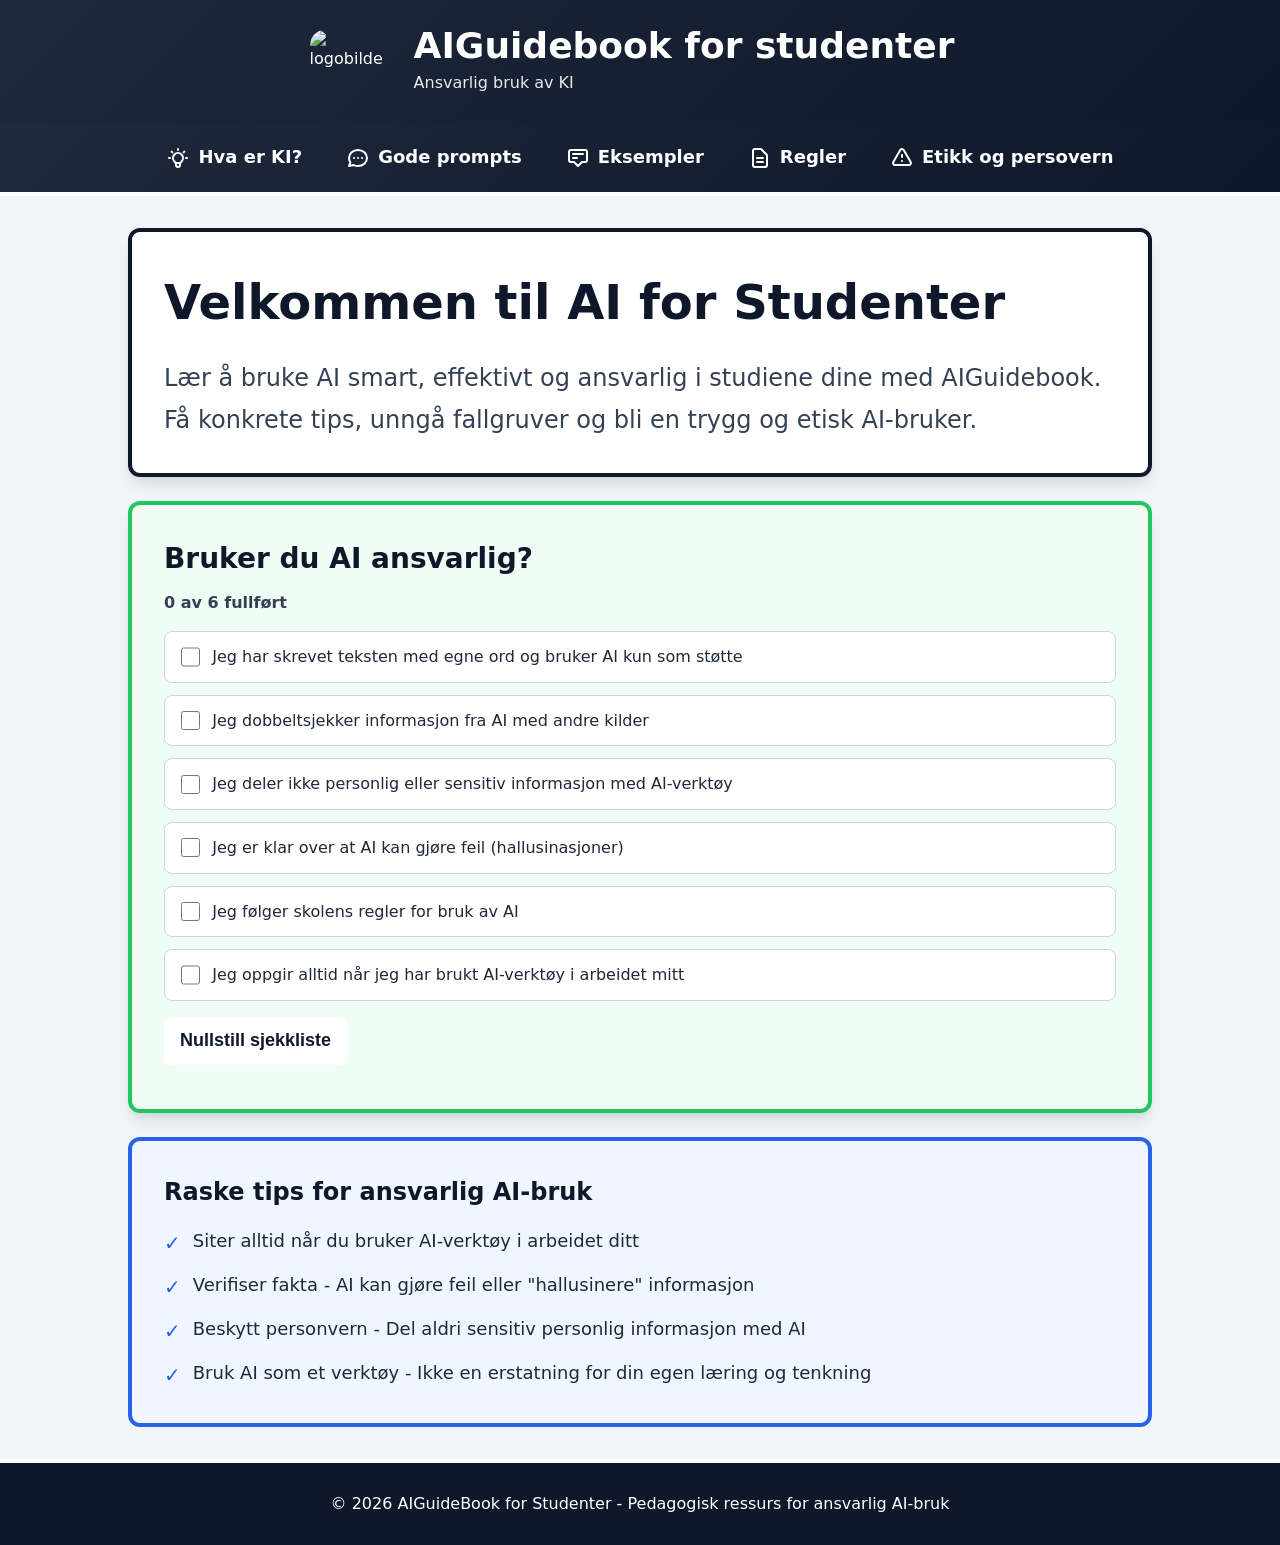
==== commit 21cef2f9: "Endre fra prompter til "gode prompts". Endret på tekst i footer." ====
--- a/index.html
+++ b/index.html
@@ -42,7 +42,7 @@
           <svg class="nav-icon" fill="none" stroke="currentColor" viewBox="0 0 24 24" aria-hidden="true">
             <path stroke-linecap="round" stroke-linejoin="round" stroke-width="2" d="M8 12h.01M12 12h.01M16 12h.01M21 12c0 4.418-4.03 8-9 8a9.863 9.863 0 01-4.255-.949L3 20l1.395-3.72C3.512 15.042 3 13.574 3 12c0-4.418 4.03-8 9-8s9 3.582 9 8z"></path>
           </svg>
-          <span>Prompter</span>
+          <span>Gode prompts</span>
         </a> 
         <a href="examples.html" class="nav-link">
           <svg class="nav-icon" fill="none" stroke="currentColor" viewBox="0 0 24 24" aria-hidden="true">
@@ -122,8 +122,7 @@
   <!-- Footer -->
   <footer class="footer">
     <div class="container">
-      <p>© 2026 AI for Studenter - Pedagogisk ressurs for ansvarlig AI-bruk</p>
-      <p>Designet med universelle tilgjengelighetsprinsipper</p>
+      <p>© 2026 AIGuideBook for Studenter - Pedagogisk ressurs for ansvarlig AI-bruk</p>
     </div>
   </footer>
 
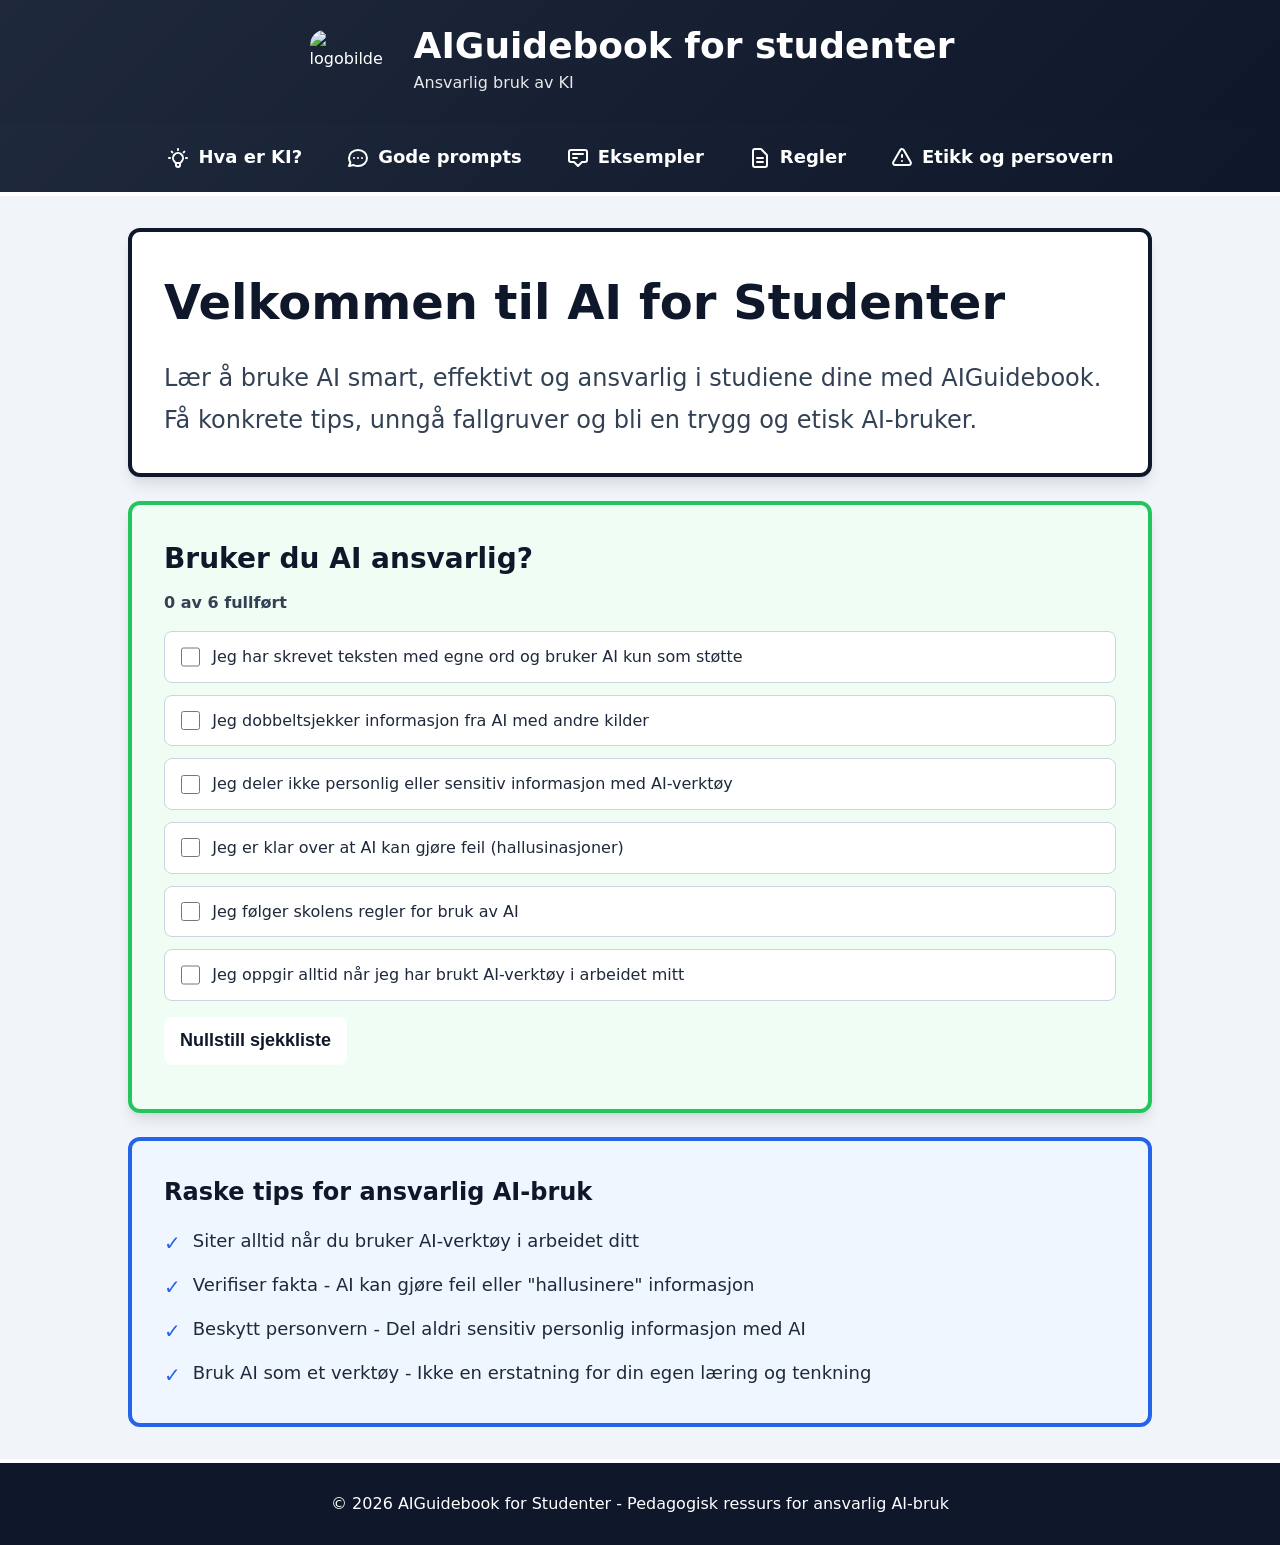
==== commit baae55bf: "Rettet en skrivefeil på alle sider." ====
--- a/index.html
+++ b/index.html
@@ -122,7 +122,7 @@
   <!-- Footer -->
   <footer class="footer">
     <div class="container">
-      <p>© 2026 AIGuideBook for Studenter - Pedagogisk ressurs for ansvarlig AI-bruk</p>
+      <p>© 2026 AIGuidebook for Studenter - Pedagogisk ressurs for ansvarlig AI-bruk</p>
     </div>
   </footer>
 
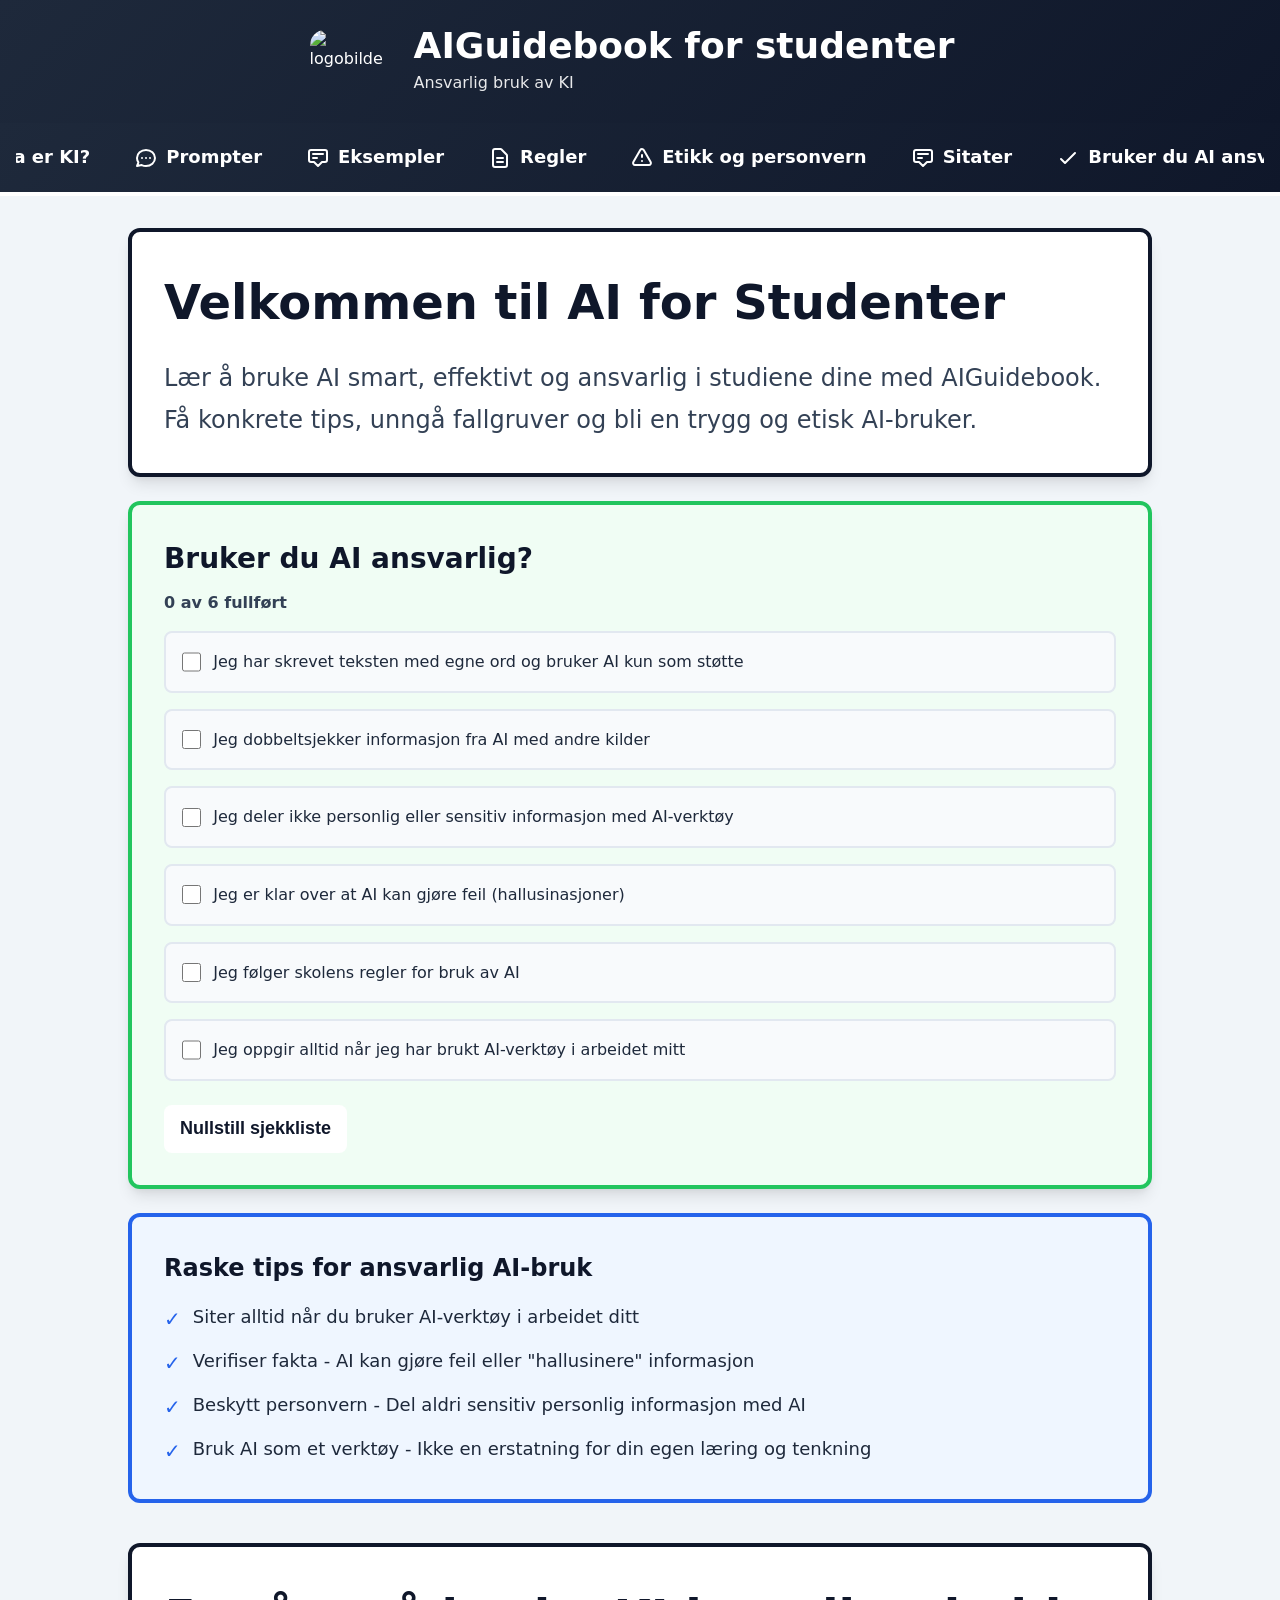
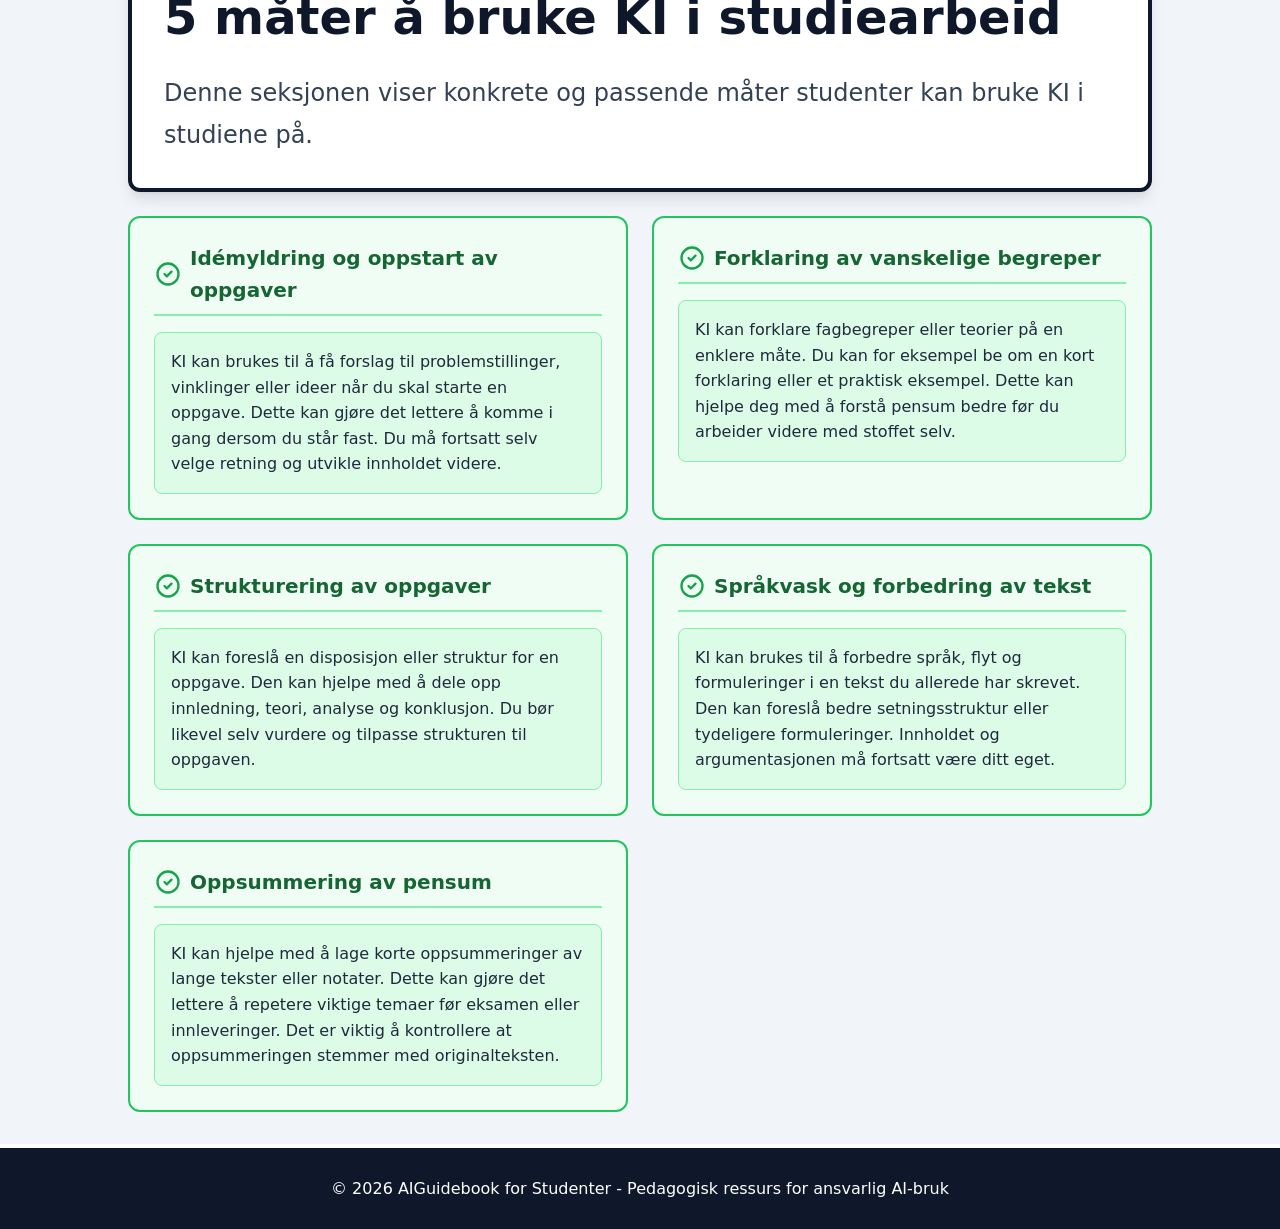
==== commit f992ddfb: "flyttet 5 måter å bruke AI i studierarbeid fra eksempler til forssiden. lagt til menyvalg "Bruker du" ====
--- a/index.html
+++ b/index.html
@@ -5,6 +5,153 @@
   <meta name="viewport" content="width=device-width, initial-scale=1.0">
   <title>Hva er KI - Guide for studenter</title>
   <link rel="stylesheet" href="styles.css">
+  <style>
+    .cards-grid {
+      display: grid;
+      grid-template-columns: 1fr;
+      gap: 1.5rem;
+    }
+
+    @media (min-width: 768px) {
+      .cards-grid {
+        grid-template-columns: 1fr 1fr;
+      }
+    }
+
+    /* Sub-card Styles */
+    .sub-card {
+      border-radius: 0.75rem;
+      border: 2px solid;
+      padding: 1.5rem;
+      display: flex;
+      flex-direction: column;
+      gap: 1rem;
+    }
+
+    .sub-card.correct {
+      background: #f0fdf4;
+      border-color: #22c55e;
+    }
+
+    .sub-card.incorrect {
+      background: #fef2f2;
+      border-color: #ef4444;
+    }
+
+    .sub-card-header {
+      display: flex;
+      align-items: center;
+      gap: 0.5rem;
+      padding-bottom: 0.5rem;
+      border-bottom: 2px solid;
+    }
+
+    .sub-card.correct .sub-card-header { border-color: #86efac; }
+    .sub-card.incorrect .sub-card-header { border-color: #fca5a5; }
+
+    .sub-card-icon {
+      width: 1.75rem;
+      height: 1.75rem;
+      flex-shrink: 0;
+    }
+
+    .sub-card.correct .sub-card-icon { color: #16a34a; }
+    .sub-card.incorrect .sub-card-icon { color: #dc2626; }
+
+    .sub-card-title {
+      font-size: 1.25rem;
+      font-weight: bold;
+    }
+
+    .sub-card.correct .sub-card-title { color: #166534; }
+    .sub-card.incorrect .sub-card-title { color: #991b1b; }
+
+    .sub-card-label {
+      font-size: 0.875rem;
+      font-weight: bold;
+      text-transform: uppercase;
+      letter-spacing: 0.025em;
+      margin-bottom: 0.5rem;
+    }
+
+    .sub-card.correct .sub-card-label { color: #15803d; }
+    .sub-card.incorrect .sub-card-label { color: #b91c1c; }
+
+    .sub-card-list {
+      list-style: none;
+      padding: 0;
+      margin: 0;
+      display: flex;
+      flex-direction: column;
+      gap: 0.5rem;
+    }
+
+    .sub-card-list-item {
+      display: flex;
+      align-items: flex-start;
+      gap: 0.5rem;
+      font-size: 1rem;
+      color: var(--color-slate-800);
+    }
+
+    .sub-card-list-mark {
+      flex-shrink: 0;
+      font-weight: bold;
+      font-size: 1rem;
+      margin-top: 0.125rem;
+    }
+
+    .sub-card.correct .sub-card-list-mark { color: #16a34a; }
+    .sub-card.incorrect .sub-card-list-mark { color: #dc2626; }
+
+    .sub-card-box {
+      border-radius: 0.5rem;
+      padding: 1rem;
+      border: 1px solid;
+    }
+
+    .sub-card.correct .sub-card-box {
+      background: #dcfce7;
+      border-color: #86efac;
+    }
+
+    .sub-card.incorrect .sub-card-box {
+      background: #fee2e2;
+      border-color: #fca5a5;
+    }
+
+    .sub-card-box-title {
+      font-size: 0.875rem;
+      font-weight: bold;
+      margin-bottom: 0.25rem;
+    }
+
+    .sub-card.correct .sub-card-box-title { color: #166534; }
+    .sub-card.incorrect .sub-card-box-title { color: #991b1b; }
+
+    .sub-card-box-text {
+      font-size: 1rem;
+      color: var(--color-slate-800);
+    }
+
+    .sub-card-info-box {
+      border-radius: 0.5rem;
+      padding: 1rem;
+      border: 1px solid #bbf7d0;
+      background: white;
+      display: flex;
+      align-items: flex-start;
+      gap: 0.5rem;
+    }
+
+    .sub-card-info-icon {
+      width: 1rem;
+      height: 1rem;
+      flex-shrink: 0;
+      margin-top: 0.125rem;
+      color: #16a34a;
+    }
+  </style>
 </head>
 <body>
   <header class="header">
@@ -32,35 +179,47 @@
   <nav class="nav" aria-label="Main navigation">
     <div class="container">
       <div class="nav-links">
-        <a href="what-is-ai.html" class="nav-link">
+        <a href="Pages/what-is-ai.html" class="nav-link">
           <svg class="nav-icon" fill="none" stroke="currentColor" viewBox="0 0 24 24" aria-hidden="true">
             <path stroke-linecap="round" stroke-linejoin="round" stroke-width="2" d="M9.663 17h4.673M12 3v1m6.364 1.636l-.707.707M21 12h-1M4 12H3m3.343-5.657l-.707-.707m2.828 9.9a5 5 0 117.072 0l-.548.547A3.374 3.374 0 0014 18.469V19a2 2 0 11-4 0v-.531c0-.895-.356-1.754-.988-2.386l-.548-.547z"></path>
           </svg>
           <span>Hva er KI?</span>
         </a>
-        <a href="prompts.html" class="nav-link">
+        <a href="Pages/prompts.html" class="nav-link">
           <svg class="nav-icon" fill="none" stroke="currentColor" viewBox="0 0 24 24" aria-hidden="true">
             <path stroke-linecap="round" stroke-linejoin="round" stroke-width="2" d="M8 12h.01M12 12h.01M16 12h.01M21 12c0 4.418-4.03 8-9 8a9.863 9.863 0 01-4.255-.949L3 20l1.395-3.72C3.512 15.042 3 13.574 3 12c0-4.418 4.03-8 9-8s9 3.582 9 8z"></path>
           </svg>
-          <span>Gode prompts</span>
+          <span>Prompter</span>
         </a> 
-        <a href="examples.html" class="nav-link">
+        <a href="Pages/examples.html" class="nav-link">
           <svg class="nav-icon" fill="none" stroke="currentColor" viewBox="0 0 24 24" aria-hidden="true">
             <path stroke-linecap="round" stroke-linejoin="round" stroke-width="2" d="M7 8h10M7 12h4m1 8l-4-4H5a2 2 0 01-2-2V6a2 2 0 012-2h14a2 2 0 012 2v8a2 2 0 01-2 2h-3l-4 4z"></path>
           </svg>
           <span>Eksempler</span>
         </a>  
-        <a href="rules.html" class="nav-link">
+        <a href="Pages/rules.html" class="nav-link">
           <svg class="nav-icon" fill="none" stroke="currentColor" viewBox="0 0 24 24" aria-hidden="true">
             <path stroke-linecap="round" stroke-linejoin="round" stroke-width="2" d="M9 12h6m-6 4h6m2 5H7a2 2 0 01-2-2V5a2 2 0 012-2h5.586a1 1 0 01.707.293l5.414 5.414a1 1 0 01.293.707V19a2 2 0 01-2 2z"></path>
           </svg>
           <span>Regler</span>
         </a>
-        <a href="ethics.html" class="nav-link">
+        <a href="Pages/ethics.html" class="nav-link">
           <svg class="nav-icon" fill="none" stroke="currentColor" viewBox="0 0 24 24" aria-hidden="true">
             <path stroke-linecap="round" stroke-linejoin="round" stroke-width="2" d="M12 9v2m0 4h.01m-6.938 4h13.856c1.54 0 2.502-1.667 1.732-3L13.732 4c-.77-1.333-2.694-1.333-3.464 0L3.34 16c-.77 1.333.192 3 1.732 3z"></path>
           </svg>
-          <span>Etikk og persovern</span>
+          <span>Etikk og personvern</span>
+        </a>
+        <a href="Pages/quotations.html" class="nav-link">
+          <svg class="nav-icon" fill="none" stroke="currentColor" viewBox="0 0 24 24" aria-hidden="true">
+            <path stroke-linecap="round" stroke-linejoin="round" stroke-width="2" d="M7 8h10M7 12h4m1 8l-4-4H5a2 2 0 01-2-2V6a2 2 0 012-2h14a2 2 0 012 2v8a2 2 0 01-2 2h-3l-4 4z"></path>
+          </svg>
+          <span>Sitater</span>
+        </a>
+        <a href="Pages/ai-checklist.html" class="nav-link">
+          <svg class="nav-icon" fill="none" stroke="currentColor" viewBox="0 0 24 24" aria-hidden="true">
+            <path stroke-linecap="round" stroke-linejoin="round" stroke-width="2" d="M5 13l4 4L19 7"></path>
+          </svg>
+          <span>Bruker du AI ansvarlig?</span>
         </a>
       </div>
     </div>
@@ -115,6 +274,74 @@
             </li>
           </ul>
         </div>
+
+        <!-- New Section: 5 ways to use AI in studies -->
+        <div class="card hero-card mt-10">
+          <h2 class="hero-title">5 måter å bruke KI i studiearbeid</h2>
+          <p class="hero-text">Denne seksjonen viser konkrete og passende måter studenter kan bruke KI i studiene på.</p>
+        </div>
+
+        <div class="cards-grid mt-8">
+          <div class="sub-card correct">
+            <div class="sub-card-header">
+              <svg class="sub-card-icon" fill="none" stroke="currentColor" viewBox="0 0 24 24" aria-hidden="true">
+                <path stroke-linecap="round" stroke-linejoin="round" stroke-width="2" d="M9 12l2 2 4-4m6 2a9 9 0 11-18 0 9 9 0 0118 0z"></path>
+              </svg>
+              <h4 class="sub-card-title">Idémyldring og oppstart av oppgaver</h4>
+            </div>
+            <div class="sub-card-box">
+              <p class="sub-card-box-text">KI kan brukes til å få forslag til problemstillinger, vinklinger eller ideer når du skal starte en oppgave. Dette kan gjøre det lettere å komme i gang dersom du står fast. Du må fortsatt selv velge retning og utvikle innholdet videre.</p>
+            </div>
+          </div>
+
+          <div class="sub-card correct">
+            <div class="sub-card-header">
+              <svg class="sub-card-icon" fill="none" stroke="currentColor" viewBox="0 0 24 24" aria-hidden="true">
+                <path stroke-linecap="round" stroke-linejoin="round" stroke-width="2" d="M9 12l2 2 4-4m6 2a9 9 0 11-18 0 9 9 0 0118 0z"></path>
+              </svg>
+              <h4 class="sub-card-title">Forklaring av vanskelige begreper</h4>
+            </div>
+            <div class="sub-card-box">
+              <p class="sub-card-box-text">KI kan forklare fagbegreper eller teorier på en enklere måte. Du kan for eksempel be om en kort forklaring eller et praktisk eksempel. Dette kan hjelpe deg med å forstå pensum bedre før du arbeider videre med stoffet selv.</p>
+            </div>
+          </div>
+
+          <div class="sub-card correct">
+            <div class="sub-card-header">
+              <svg class="sub-card-icon" fill="none" stroke="currentColor" viewBox="0 0 24 24" aria-hidden="true">
+                <path stroke-linecap="round" stroke-linejoin="round" stroke-width="2" d="M9 12l2 2 4-4m6 2a9 9 0 11-18 0 9 9 0 0118 0z"></path>
+              </svg>
+              <h4 class="sub-card-title">Strukturering av oppgaver</h4>
+            </div>
+            <div class="sub-card-box">
+              <p class="sub-card-box-text">KI kan foreslå en disposisjon eller struktur for en oppgave. Den kan hjelpe med å dele opp innledning, teori, analyse og konklusjon. Du bør likevel selv vurdere og tilpasse strukturen til oppgaven.</p>
+            </div>
+          </div>
+
+          <div class="sub-card correct">
+            <div class="sub-card-header">
+              <svg class="sub-card-icon" fill="none" stroke="currentColor" viewBox="0 0 24 24" aria-hidden="true">
+                <path stroke-linecap="round" stroke-linejoin="round" stroke-width="2" d="M9 12l2 2 4-4m6 2a9 9 0 11-18 0 9 9 0 0118 0z"></path>
+              </svg>
+              <h4 class="sub-card-title">Språkvask og forbedring av tekst</h4>
+            </div>
+            <div class="sub-card-box">
+              <p class="sub-card-box-text">KI kan brukes til å forbedre språk, flyt og formuleringer i en tekst du allerede har skrevet. Den kan foreslå bedre setningsstruktur eller tydeligere formuleringer. Innholdet og argumentasjonen må fortsatt være ditt eget.</p>
+            </div>
+          </div>
+
+          <div class="sub-card correct">
+            <div class="sub-card-header">
+              <svg class="sub-card-icon" fill="none" stroke="currentColor" viewBox="0 0 24 24" aria-hidden="true">
+                <path stroke-linecap="round" stroke-linejoin="round" stroke-width="2" d="M9 12l2 2 4-4m6 2a9 9 0 11-18 0 9 9 0 0118 0z"></path>
+              </svg>
+              <h4 class="sub-card-title">Oppsummering av pensum</h4>
+            </div>
+            <div class="sub-card-box">
+              <p class="sub-card-box-text">KI kan hjelpe med å lage korte oppsummeringer av lange tekster eller notater. Dette kan gjøre det lettere å repetere viktige temaer før eksamen eller innleveringer. Det er viktig å kontrollere at oppsummeringen stemmer med originalteksten.</p>
+            </div>
+          </div>
+        </div>
       </div>
     </div>
   </main>
--- a/styles.css
+++ b/styles.css
@@ -91,7 +91,7 @@
 }
 
 .logo-title {
-  font-size: 1.875rem;
+  font-size: 3rem;
   font-weight: bold;
   line-height: 1.2;
 }
@@ -591,6 +591,108 @@
   color: var(--color-slate-800);
 }
 
+.summary-box {
+  background: linear-gradient(to right, var(--color-slate-700), var(--color-slate-900));
+  color: white;
+  border-radius: 0.75rem;
+  box-shadow: 0 10px 15px -3px rgba(0, 0, 0, 0.1);
+  padding: 2rem;
+  margin-top: 2rem;
+}
+
+.summary-title {
+  font-size: 1.5rem;
+  font-weight: bold;
+  margin-bottom: 1rem;
+}
+
+.summary-list {
+  list-style: none;
+  padding: 0;
+  margin: 0;
+  display: flex;
+  flex-direction: column;
+  gap: 0.75rem;
+}
+
+.summary-list-item {
+  display: flex;
+  align-items: flex-start;
+  gap: 0.75rem;
+}
+
+.summary-bullet {
+  color: #60a5fa;
+  font-weight: bold;
+  font-size: 1.25rem;
+  flex-shrink: 0;
+}
+
+/* Checklist Styles */
+.checklist-items {
+  list-style: none;
+  padding: 0;
+  margin: 0 0 1.5rem 0;
+  display: flex;
+  flex-direction: column;
+  gap: 1rem;
+}
+
+.checklist-item {
+  background: var(--color-slate-50);
+  border: 2px solid var(--color-slate-200);
+  border-radius: 0.5rem;
+  padding: 1rem;
+  transition: all 0.2s;
+}
+
+.checklist-item:hover {
+  border-color: var(--color-slate-300);
+  background: var(--color-slate-100);
+}
+
+.checklist-label {
+  display: flex;
+  align-items: flex-start;
+  gap: 0.75rem;
+  cursor: pointer;
+  margin: 0;
+  font-size: 1rem;
+  line-height: 1.5;
+  color: var(--color-slate-800);
+}
+
+.checklist-label input[type="checkbox"] {
+  width: 1.25rem;
+  height: 1.25rem;
+  margin-top: 0.125rem;
+  flex-shrink: 0;
+  accent-color: var(--color-green-500);
+}
+
+.checklist-label input[type="checkbox"]:checked + .checklist-text {
+  text-decoration: line-through;
+  color: var(--color-slate-600);
+}
+
+.checklist-text {
+  flex: 1;
+  transition: all 0.2s;
+}
+
+.checklist-actions {
+  text-align: center;
+  margin-bottom: 1rem;
+}
+
+.checklist-complete {
+  display: none;
+}
+
+.checklist-complete .alert-box {
+  margin: 0;
+}
+
 /* Footer */
 .footer {
   background-color: var(--color-slate-900);
@@ -677,6 +779,9 @@
 }
 
 /* Utility Classes */
+.mb-1 { margin-bottom: 0.25rem; }
+.mb-2 { margin-bottom: 0.5rem; }
+.mb-3 { margin-bottom: 0.75rem; }
 .mb-4 { margin-bottom: 1rem; }
 .mb-6 { margin-bottom: 1.5rem; }
 .mt-4 { margin-top: 1rem; }
@@ -684,6 +789,52 @@
 .mt-10 { margin-top: 2.5rem; }
 .font-bold { font-weight: bold; }
 .text-center { text-align: center; }
+
+/* Inline-style replacement classes */
+.text-italic { font-style: italic; }
+.svg-inline-middle { display: inline-block; vertical-align: middle; margin-right: 0.5rem; }
+.container-vertical-gap { margin-top: 1rem; display: flex; flex-direction: column; gap: 1rem; }
+.link-large { font-size: 1.125rem; }
+.url-small { font-size: 0.875rem; margin-top: 0.25rem; color: var(--color-slate-700); }
+.flex-row-center-gap { display: flex; align-items: center; gap: 1rem; flex: 1; }
+.card-border-purple { border: 2px solid var(--color-purple-500); }
+.example-box-lavender { background: #faf5ff; border-color: #e9d5ff; }
+.color-slate-800 { color: var(--color-slate-800); }
+.example-box-white { background: white; border-color: var(--color-slate-300); }
+.icon-white { color: white; }
+.header-white { color: white; margin-bottom: 0.5rem; }
+.alert-blue-deep { background: #1e3a8a; border: 2px solid #3b82f6; border-left-width: 4px; }
+.alert-purple-strong { background: #e9d5ff; border-color: #a855f7; }
+.text-red-600 { color: #dc2626; }
+.text-orange-600 { color: #ea580c; }
+.text-ca8a04 { color: #ca8a04; }
+.text-blue-600 { color: #2563eb; }
+.text-green-600 { color: #16a34a; }
+.text-purple-500 { color: #7c3aed; }
+.text-slate-700 { color: var(--color-slate-700); }
+.break-all { word-break: break-all; }
+
+.rule-details-purple { background: #faf5ff; border-color: #e9d5ff; }
+.rule-details-amber { background: #fef9c3; border-color: #fde047; }
+.card-gradient-blue-purple { background: linear-gradient(135deg, var(--color-blue-500) 0%, var(--color-purple-500) 100%); color: white; border: 4px solid var(--color-slate-900); }
+.flex-1 { flex: 1; }
+.text-white { color: white; }
+.text-lg { font-size: 1.125rem; }
+.text-xl { font-size: 1.25rem; }
+.text-blue-100 { color: #dbeafe; }
+.text-slate-700 { color: var(--color-slate-700); }
+.text-slate-800 { color: var(--color-slate-800); }
+.example-box-theme-white { background: white; color: var(--color-slate-900); border: none; }
+.example-box-white { background: white; border-color: var(--color-slate-300); }
+.example-box-lavender { background: #faf5ff; border-color: #e9d5ff; }
+.rule-details-flex-col-gap { display: flex; flex-direction: column; gap: 1.5rem; }
+.code-block-light { background: white; color: var(--color-slate-900); border: 2px solid var(--color-slate-300); padding: 1rem; border-radius: 0.5rem; }
+.code-block-light--small-padding { padding: 0.75rem; }
+.overflow-x-auto { overflow-x: auto; }
+.alert-info-purple { background: #e9d5ff; border-color: #a855f7; }
+.text-red-800 { color: #7f1d1d; }
+.text-red-800-lg { color: #7f1d1d; font-size: 1.125rem; line-height: 1.75; }
+.leading-1_75 { line-height: 1.75; }
 
 /* Carousel / Slider */
 .carousel {
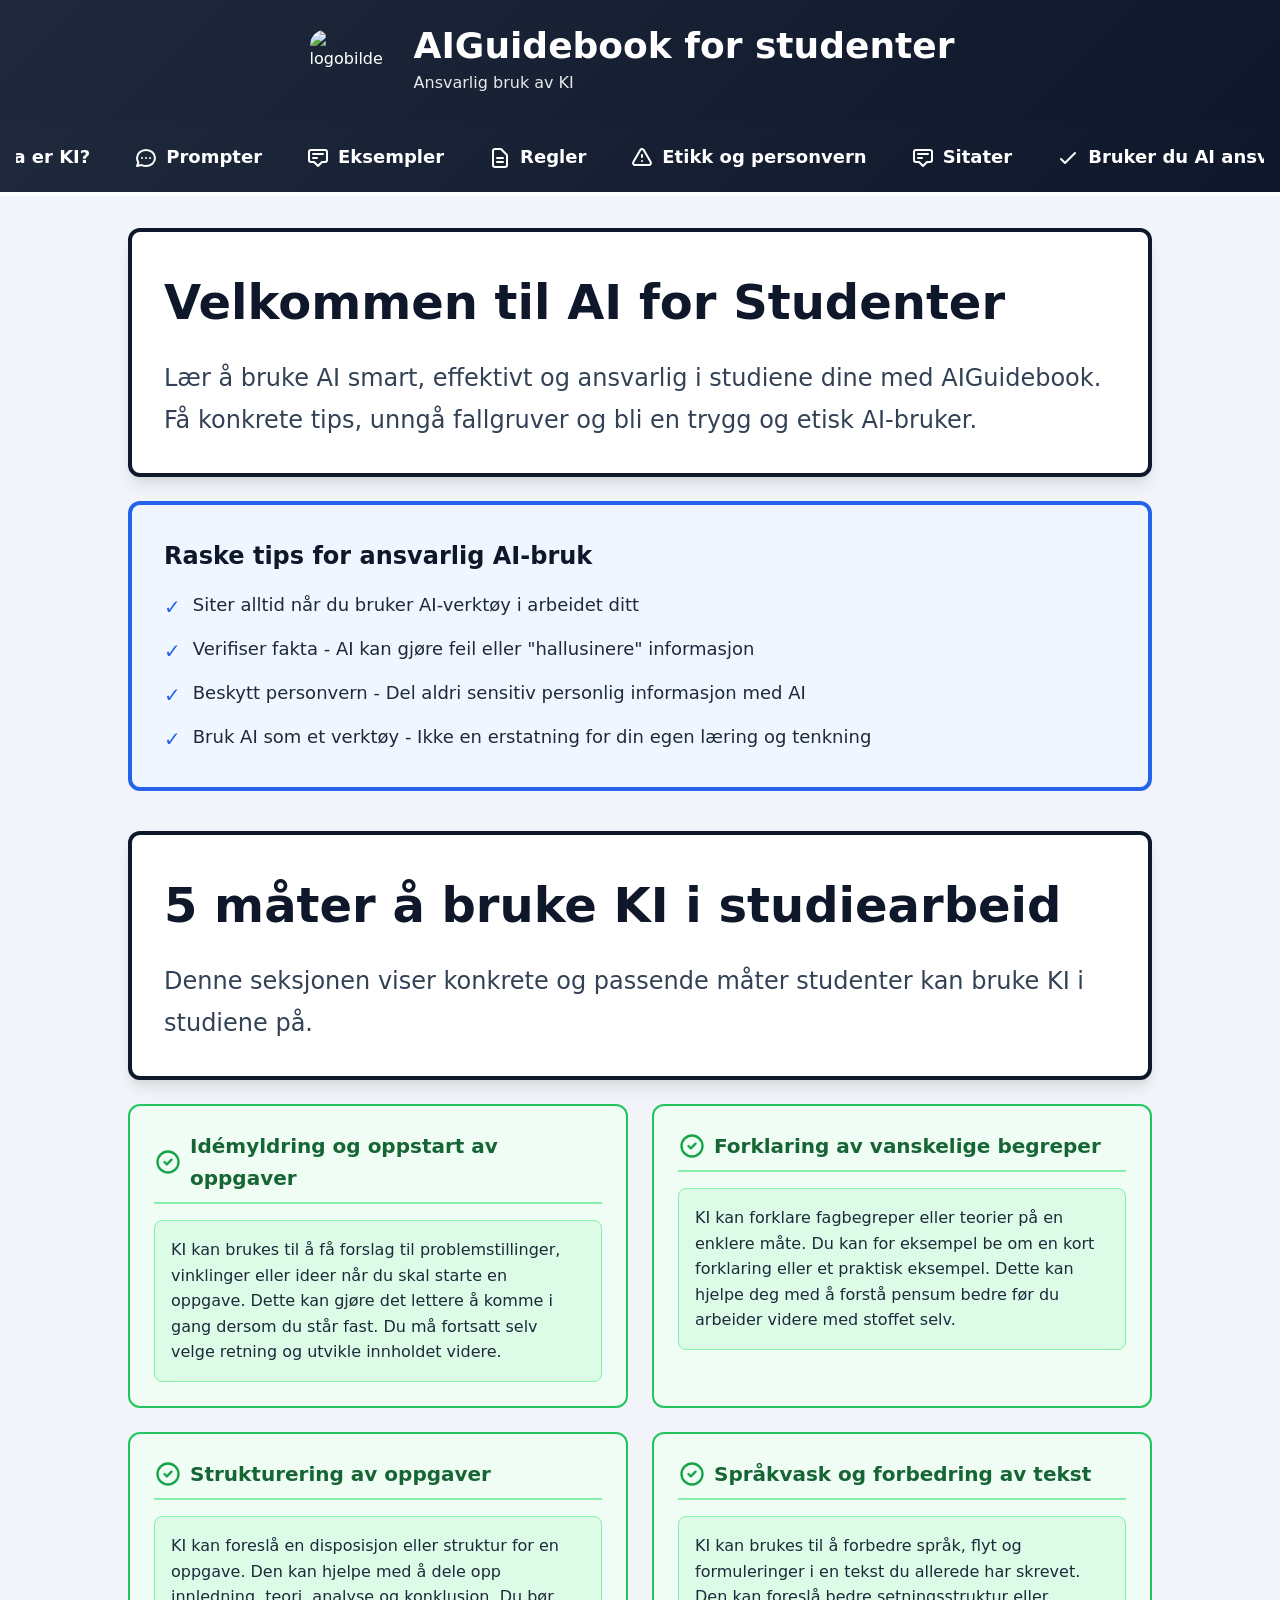
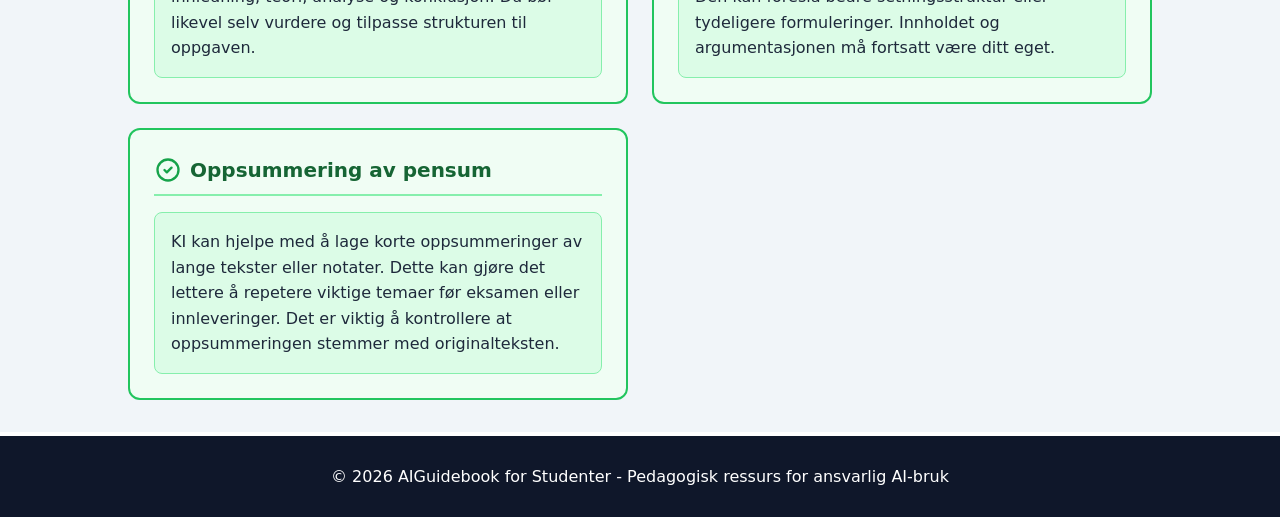
==== commit 5d0ca14f: "fjernet rot" ====
--- a/index.html
+++ b/index.html
@@ -233,22 +233,6 @@
         <div class="card hero-card">
           <h2 class="hero-title">Velkommen til AI for Studenter</h2>
           <p class="hero-text">Lær å bruke AI smart, effektivt og ansvarlig i studiene dine med AIGuidebook. Få konkrete tips, unngå fallgruver og bli en trygg og etisk AI-bruker.</p>
-        </div>
-
-        <!-- AI Responsibility Checklist -->
-        <div class="card checklist-card">
-          <h3 class="checklist-title">Bruker du AI ansvarlig?</h3>
-          <p id="checklist-progress" class="checklist-progress">0 av 6 fullført</p>
-          <ul class="checklist-items">
-            <li class="checklist-item"><label><input type="checkbox" class="ai-check"> Jeg har skrevet teksten med egne ord og bruker AI kun som støtte</label></li>
-            <li class="checklist-item"><label><input type="checkbox" class="ai-check"> Jeg dobbeltsjekker informasjon fra AI med andre kilder</label></li>
-            <li class="checklist-item"><label><input type="checkbox" class="ai-check"> Jeg deler ikke personlig eller sensitiv informasjon med AI-verktøy</label></li>
-            <li class="checklist-item"><label><input type="checkbox" class="ai-check"> Jeg er klar over at AI kan gjøre feil (hallusinasjoner)</label></li>
-            <li class="checklist-item"><label><input type="checkbox" class="ai-check"> Jeg følger skolens regler for bruk av AI</label></li>
-            <li class="checklist-item"><label><input type="checkbox" class="ai-check"> Jeg oppgir alltid når jeg har brukt AI-verktøy i arbeidet mitt</label></li>
-          </ul>
-          <button id="resetChecklist" class="btn-control">Nullstill sjekkliste</button>
-          <p id="checklist-complete" class="checklist-complete" aria-live="polite">Bra jobbet! Du bruker AI på en ansvarlig måte 👍</p>
         </div>
 
     
